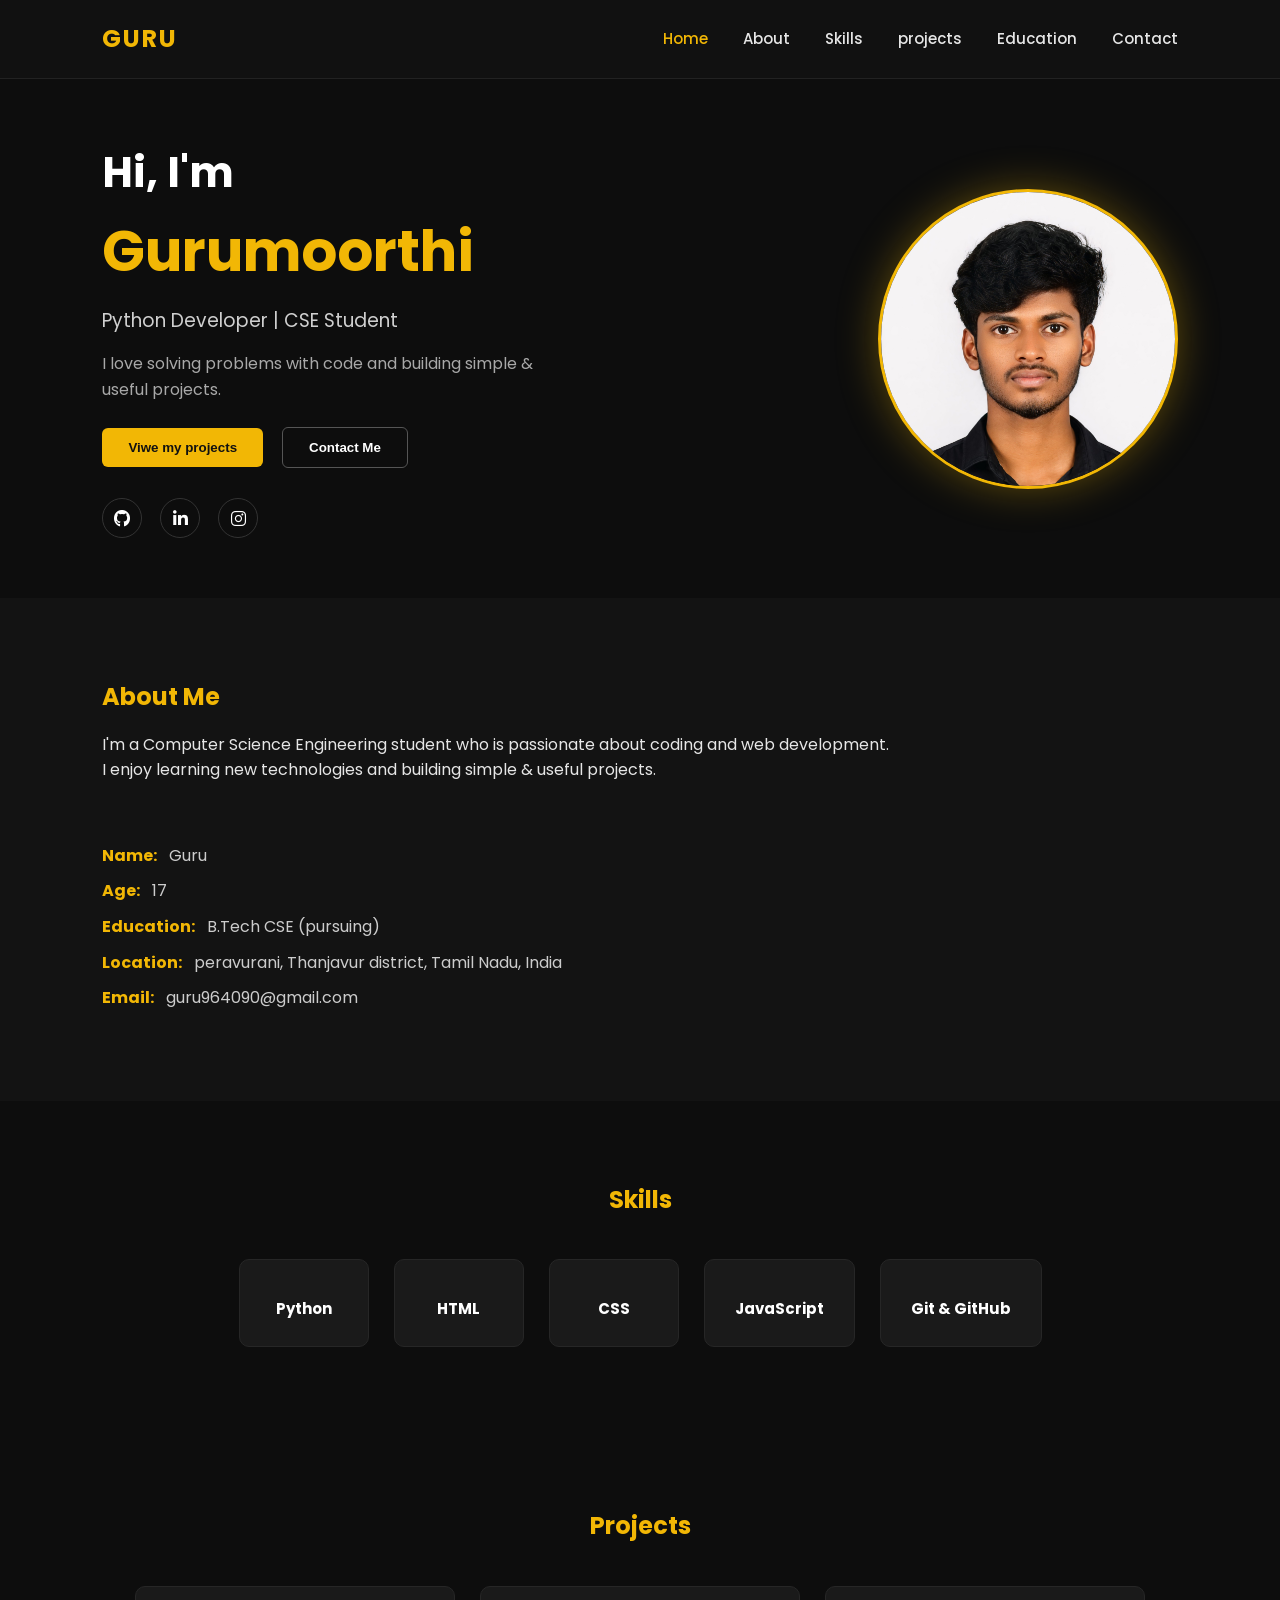
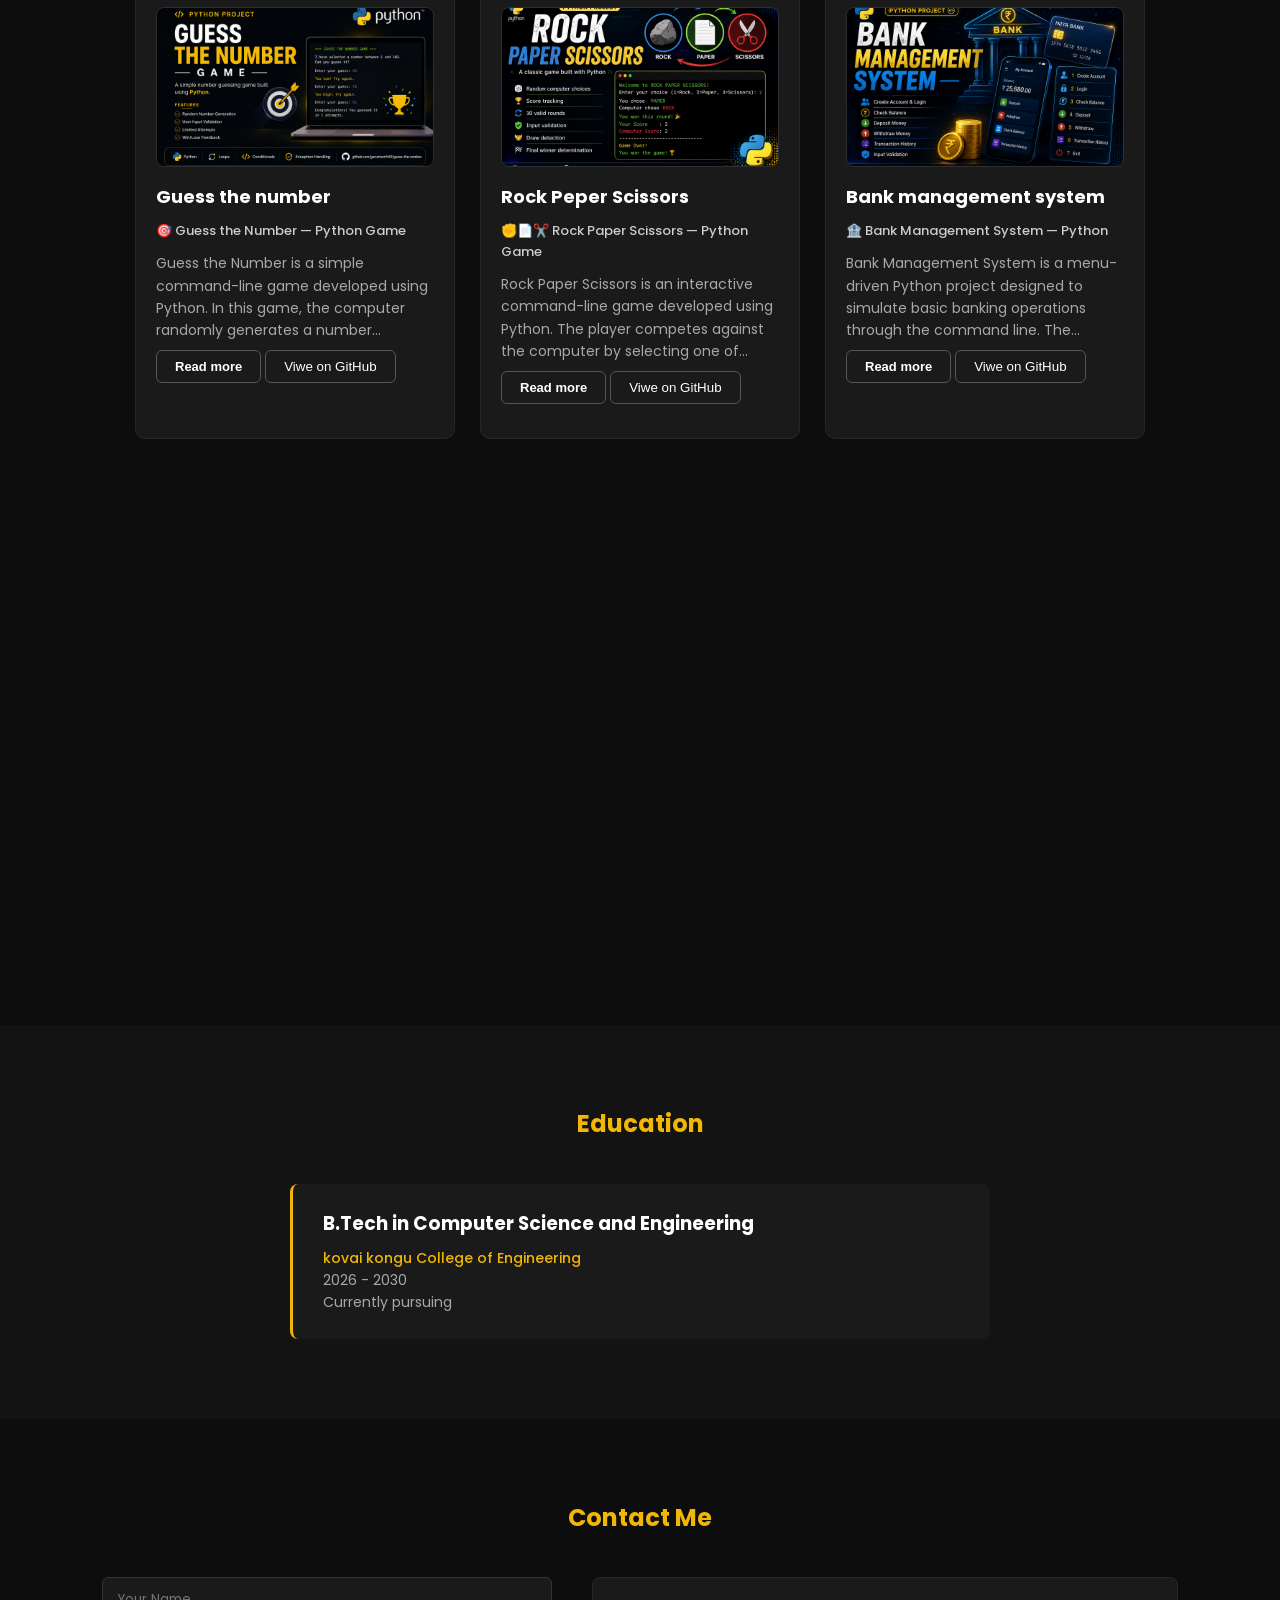
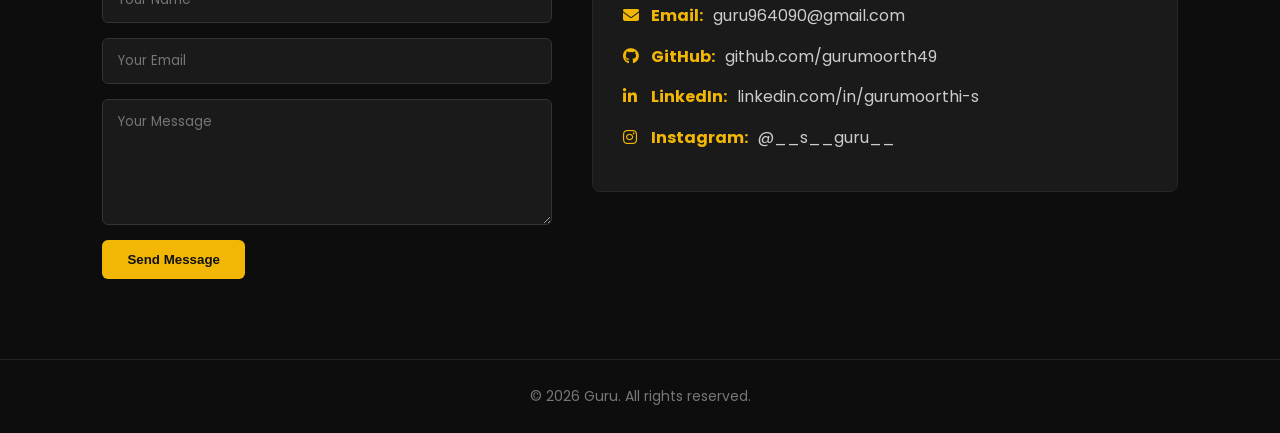
==== index.html @ ea082668 "Revise Student Management System project information Updated project details for Student Management " ====
<!DOCTYPE html>
<html>
  <head>
    <title> Guru | Portfolio </title>
    <meta charset="UTF-8">
    <meta name="viewport" content="width=device-width, initial-scale=1.0">
    <link rel="preconnect" href="https://fonts.googleapis.com">
    <link href="https://fonts.googleapis.com/css2?family=Poppins:wght@400;500;600;700&display=swap" rel="stylesheet">
    <link rel="stylesheet" href="https://cdnjs.cloudflare.com/ajax/libs/font-awesome/6.5.1/css/all.min.css">
    <link rel="stylesheet" href="style.css">
  </head>
  <body>
    <header>
    <h2>GURU</h2>
    
    <nav>
    <a href="#home">Home</a>
    <a href="#about">About</a>
    <a href="#skills">Skills</a>
    <a href="#projects">projects</a>
    <a href="#education">Education</a>
    <a href="#contact">Contact</a>
    </nav>
    
    </header>
    <section id="home">
      <div class="home-text">
        <h1>Hi, I'm <span>Gurumoorthi</span></h1>
        <h3> Python Developer | CSE Student </h3>
        <p>
          I love solving problems with code
      and building simple & useful projects.
        </p>
        <button> Viwe my projects </button>
        <button> Contact Me </button>
        <div class="social-links">
          <a href="https://github.com/gurumoorth49" target="_blank"><i class="fa-brands fa-github"></i></a>
          <a href="https://www.linkedin.com/in/gurumoorthi-s-60210442a" target="_blank"><i class="fa-brands fa-linkedin-in"></i></a>
          <a href="https://www.instagram.com/__s__guru__" target="_blank"><i class="fa-brands fa-instagram"></i></a>
        </div>
      </div>
      <!-- replace src below with your own photo file -->
      <img class="profile-img" src="your-photo.jpg" alt="Guru">
    </section>
    <section id="about">
      <div>
        <h2> About Me </h2>
        <p>
          I'm a Computer Science Engineering student
      who is passionate about coding and web development.
        </p>
        <p>
          I enjoy learning new technologies and building
      simple & useful projects.
        </p>
      </div>
      <div class="about-details">
        <p><strong>Name:</strong> Guru</p>
        <p><strong>Age:</strong> 17</p>
        <p><strong>Education:</strong> B.Tech CSE (pursuing)</p>
        <p><strong>Location:</strong> peravurani, Thanjavur district, Tamil Nadu, India</p>
        <p><strong>Email:</strong> guru964090@gmail.com</p>
      </div>
    </section>
    <section id="skills">
      <h2> Skills </h2>
      <div class="skills-grid">
        <div class="skill">
          <h3> Python </h3>
        </div>
        <div class="skill">
          <h3> HTML </h3>
        </div>
        <div class="skill">
          <h3> CSS </h3>
        </div>
        <div class="skill">
          <h3>JavaScript</h3>
        </div>
        <div class="skill">
         <h3> Git & GitHub </h3>
        </div>
      </div>
    </section>
    <section id="projects">
      <h2> Projects </h2>
      <div class="projects-grid">
        <div class="project reveal-left">
          <div class="project-thumb">
            <img src="guess-the-number.jpg" alt="Guess the number">
          </div>
          <h3> Guess the number </h3>
          <h5>🎯 Guess the Number — Python Game</h5>
          <div class="project-desc">
            <p class="desc-preview">Guess the Number is a simple command-line game developed using Python. In this game, the computer randomly generates a number between 1 and 100, and the player has a limited number of attempts to guess the correct number.</p>
            <div class="desc-full">
              <p>The program provides useful hints after every valid guess. If the entered number is lower than the generated number, it displays "Too Low", and if it is higher, it displays "Too High". The game also validates the user's input and handles invalid values using "try-except".</p>
              <p>The game ends when the player guesses the correct number or uses all available attempts. If the player cannot guess the number within the limit, the program displays the correct number.</p>
              <p class="desc-features-heading">Key Features:</p>
              <ul class="desc-list">
                <li>Random number generation using Python's "random" module</li>
                <li>Number range from 1 to 100</li>
                <li>Limited attempts</li>
                <li>Too High / Too Low hints</li>
                <li>Invalid input handling</li>
                <li>Win and loss conditions</li>
              </ul>
              <p class="desc-tech"><strong>Technologies:</strong> Python, Random Module, Loops, Conditional Statements, Exception Handling</p>
            </div>
          </div>
          <button class="read-more-btn" type="button">Read more</button>
          <button data-link="https://github.com/gurumoorth49/guess-the-number"> Viwe on GitHub </button>
        </div>
        <div class="project reveal-right">
          <div class="project-thumb">
            <img src="rock-paper-sis.jpg" alt="Rock Paper Scissors">
          </div>
          <h3> Rock Peper Scissors </h3>
          <h5>✊📄✂️ Rock Paper Scissors — Python Game</h5>
          <div class="project-desc">
            <p class="desc-preview">Rock Paper Scissors is an interactive command-line game developed using Python. The player competes against the computer by selecting one of three choices: Rock, Paper, or Scissors.</p>
            <div class="desc-full">
              <p>The computer generates its choice randomly using Python's "random" module. The program compares the player's choice with the computer's choice and determines whether the player wins, the computer wins, or the round is a draw.</p>
              <p>The game keeps track of both the player's score and the computer's score throughout the match. It allows up to 10 attempts and displays the final result after the game ends. Invalid choices are also handled to prevent incorrect input from affecting the game.</p>
              <p class="desc-features-heading">Key Features:</p>
              <ul class="desc-list">
                <li>Player vs Computer gameplay</li>
                <li>Random computer selection</li>
                <li>Rock, Paper, and Scissors choices</li>
                <li>Score tracking</li>
                <li>Draw, win, and loss conditions</li>
                <li>10-attempt game limit</li>
                <li>Invalid input handling</li>
                <li>Final winner declaration</li>
              </ul>
              <p class="desc-tech"><strong>Technologies:</strong> Python, Random Module, Loops, Conditional Statements, Exception Handling</p>
            </div>
          </div>
          <button class="read-more-btn" type="button">Read more</button>
          <button data-link="https://github.com/gurumoorth49/Rock-paper-scissors"> Viwe on GitHub </button>
        </div>
        <div class="project reveal-left">
         <div class="project-thumb">
           <img src="bank-managment-system.jpg" alt="Bank management system">
         </div>
         <h3> Bank management system </h3>
         <h5>🏦 Bank Management System — Python</h5>
         <div class="project-desc">
            <p class="desc-preview">Bank Management System is a menu-driven Python project designed to simulate basic banking operations through the command line. The program stores account information using a Python dictionary and provides multiple options for managing a bank account.</p>
            <div class="desc-full">
              <p>Users can create a new account by entering their name and a 4-digit password. The system automatically generates an account number and stores the account details, including the account holder's name, password, balance, and transaction history.</p>
              <p>After creating an account, users can log in using their account number and password. The system provides options to check the current balance, deposit money, withdraw money, and view transaction history. Deposit and withdrawal operations automatically update the account balance and record the transaction.</p>
              <p>The program also includes input validation using "try-except" to handle invalid account numbers, amounts, and menu choices. During withdrawal, the system checks whether the account has sufficient balance before completing the transaction.</p>
              <p class="desc-features-heading">Key Features:</p>
              <ul class="desc-list">
                <li>Create a new bank account</li>
                <li>Automatic account number generation</li>
                <li>4-digit password validation</li>
                <li>Account login system</li>
                <li>Check account balance</li>
                <li>Deposit money</li>
                <li>Withdraw money</li>
                <li>Insufficient balance checking</li>
                <li>Transaction history</li>
                <li>Invalid input handling</li>
                <li>Menu-driven interface</li>
                <li>Dictionary-based data storage</li>
              </ul>
              <p class="desc-tech"><strong>Technologies:</strong> Python, Dictionaries, Loops, Conditional Statements, Random Module, Exception Handling</p>
            </div>
         </div>
         <button class="read-more-btn" type="button">Read more</button>
         <button data-link="https://github.com/gurumoorth49/Bank-management-system"> Viwe on GitHub </button>
        </div>
        <div class="project reveal-right">
         <div class="project-thumb">
           <img src="student-management-system.jpg" alt="student management system">
         </div>
         <h3> Student Management System</h3>
         <h5>🎓 Student Management System — Python</h5>
         <div class="project-desc">
            <p class="desc-preview">Student Management System is a simple menu-driven application developed using Python. This project allows users to manage student records by adding, viewing, searching, updating, and deleting student details.</p>
         <div class="desc-full">
           <p>The program stores student information using a Python dictionary, with each student having a unique roll number, name, and mark. Users can also calculate the class average based on the marks of all available students.</p>
           <p>The program validates user input using try-except, preventing invalid values from causing the program to stop unexpectedly. It also validates marks within the range of 0 to 100.</p>
           <p class="desc-features-heading">Key Features:</p>
           <ul class="desc-list">
             <li>Add new student details</li>
             <li>Automatic roll number generation</li>
             <li>View all students</li>
             <li>Search student by roll number</li>
             <li>Update student marks</li>
             <li>Delete student records</li>
             <li>Calculate class average</li>
             <li>Mark validation from 0 to 100</li>
             <li>Invalid input handling using try-except</li>
             <li>Menu-driven interface</li>
          </ul>
          <p class="desc-tech"><strong>Technologies:</strong>Python, Dictionary, Loops, Conditional Statements, try-except, Input Validation</p>
        </div>
     </div>
     <button class="read-more-btn" type="button">Read more</button>
     <button data-link="https://github.com/gurumoorth49/your-repo-name"> Viwe on GitHub </button>
     </div>
      </div>
    </section>
    <section id="education">
      <h2>Education</h2>
      <div class="education">
        <h3>B.Tech in Computer Science and Engineering</h3>
        <p>kovai kongu College of Engineering</p>
        <p>2026 - 2030</p>
        <p>Currently pursuing</p>
      </div>
    </section>
    <section id="contact">
      <h2>Contact Me</h2>
      <div class="contact-wrapper">
        <form class="contact-form" id="contactForm" action="https://formspree.io/f/xeajnyoa" method="POST">
          <input type="text" name="name" placeholder="Your Name" required>
          <input type="email" name="email" placeholder="Your Email" required>
          <textarea rows="5" name="message" placeholder="Your Message" required></textarea>
          <button type="submit"> Send Message </button>
        </form>
        <div class="contact-info">
          <p><i class="fa-solid fa-envelope"></i> <strong>Email:</strong> guru964090@gmail.com</p>
          <p><i class="fa-brands fa-github"></i> <strong>GitHub:</strong> <a href="https://github.com/gurumoorth49" target="_blank">github.com/gurumoorth49</a></p>
          <p><i class="fa-brands fa-linkedin-in"></i> <strong>LinkedIn:</strong> <a href="https://www.linkedin.com/in/gurumoorthi-s-60210442a" target="_blank">linkedin.com/in/gurumoorthi-s</a></p>
          <p><i class="fa-brands fa-instagram"></i> <strong>Instagram:</strong> <a href="https://www.instagram.com/__s__guru__" target="_blank">@__s__guru__</a></p>
        </div>
      </div>
    </section>
    <footer>
      <p>&copy; 2026 Guru. All rights reserved.</p>
    </footer>
    <script src="script.js"></script>
  </body>
             </html>
---- style.css ----
/* ================= GLOBAL ================= */
* {
  margin: 0;
  padding: 0;
  box-sizing: border-box;
}

html {
  overflow-x: hidden;
  width: 100%;
}

body {
  background-color: #0d0d0d;
  color: #e6e6e6;
  font-family: 'Poppins', 'Segoe UI', sans-serif;
  line-height: 1.6;
  overflow-x: hidden;
  width: 100%;
}

section {
  padding: 80px 8%;
}

h1, h2, h3 {
  color: #fff;
}

a {
  text-decoration: none;
  color: inherit;
}

/* ================= HEADER ================= */
header {
  display: flex;
  justify-content: space-between;
  align-items: center;
  padding: 20px 8%;
  background-color: #111;
  position: sticky;
  top: 0;
  z-index: 100;
  border-bottom: 1px solid #222;
}

header h2 {
  color: #f2b705;
  letter-spacing: 2px;
}

nav {
  display: flex;
  gap: 35px;
}

nav a {
  color: #e6e6e6;
  font-size: 15px;
  font-weight: 500;
  transition: color 0.3s;
}

nav a:hover {
  color: #f2b705;
}

/* ================= HOME ================= */
#home {
  display: flex;
  align-items: center;
  justify-content: space-between;
  min-height: auto;
  padding-top: 60px;
  padding-bottom: 60px;
  flex-wrap: wrap;
  gap: 40px;
}

#home .home-text {
  max-width: 550px;
}

#home h1 {
  font-size: 42px;
  margin-bottom: 5px;
  word-wrap: break-word;
}

#home h1 span {
  color: #f2b705;
  display: block;
  font-size: clamp(32px, 10vw, 56px);
  font-weight: 700;
  word-wrap: break-word;
}

#home h3 {
  font-weight: 400;
  color: #cfcfcf;
  margin: 10px 0 15px;
}

#home p {
  color: #a8a8a8;
  margin-bottom: 25px;
  max-width: 450px;
}

#home button {
  padding: 12px 26px;
  margin-right: 15px;
  border-radius: 6px;
  border: none;
  font-weight: 600;
  cursor: pointer;
  transition: transform 0.2s, opacity 0.2s;
}

#home button:first-of-type {
  background-color: #f2b705;
  color: #111;
}

#home button:last-of-type {
  background-color: transparent;
  color: #fff;
  border: 1px solid #555;
}

#home button:hover {
  transform: translateY(-2px);
  opacity: 0.9;
}

.social-links {
  display: flex;
  gap: 18px;
  margin-top: 30px;
}

.social-links a {
  width: 40px;
  height: 40px;
  border: 1px solid #333;
  border-radius: 50%;
  display: flex;
  align-items: center;
  justify-content: center;
  font-size: 17px;
  color: #fff;
  transition: background 0.3s, border-color 0.3s, color 0.3s;
}

.social-links a:hover {
  background-color: #f2b705;
  border-color: #f2b705;
  color: #111;
}

/* profile image circle - add <img class="profile-img" src="your-photo.jpg"> inside #home if you want the photo */
.profile-img {
  width: 300px;
  height: 300px;
  border-radius: 50%;
  object-fit: cover;
  object-position: top center;
  border: 3px solid #f2b705;
  box-shadow: 0 0 40px rgba(242, 183, 5, 0.35);
}

/* ================= ABOUT ================= */
#about {
  background-color: #131313;
  display: flex;
  gap: 60px;
  flex-wrap: wrap;
}

#about h2 {
  margin-bottom: 15px;
  color: #f2b705;
}

#about > p {
  color: #a8a8a8;
  max-width: 420px;
}

.about-details {
  flex: 1;
  min-width: 260px;
}

.about-details p {
  margin-bottom: 10px;
  color: #ccc;
}

.about-details strong {
  color: #f2b705;
  margin-right: 8px;
}

/* ================= SKILLS ================= */
#skills h2 {
  text-align: center;
  color: #f2b705;
  margin-bottom: 40px;
}

#skills {
  display: flex;
  flex-direction: column;
  align-items: center;
}

.skills-grid {
  display: flex;
  gap: 25px;
  flex-wrap: wrap;
  justify-content: center;
  width: 100%;
}

.skill {
  background-color: #1a1a1a;
  border: 1px solid #262626;
  border-radius: 10px;
  padding: 25px 30px;
  text-align: center;
  min-width: 130px;
  transition: transform 0.25s, border-color 0.25s;
}

.skill:hover {
  transform: translateY(-6px);
  border-color: #f2b705;
}

.skill h3 {
  font-size: 15px;
  margin-top: 12px;
  color: #fff;
}

/* ================= PROJECTS ================= */
#projects h2 {
  text-align: center;
  color: #f2b705;
  margin-bottom: 40px;
}

.projects-grid {
  display: flex;
  gap: 25px;
  flex-wrap: wrap;
  justify-content: center;
}

.project {
  background-color: #1a1a1a;
  border: 1px solid #262626;
  border-radius: 10px;
  padding: 20px;
  width: 320px;
  transition: transform 0.25s, border-color 0.25s;
  overflow: hidden;
}

.project:hover {
  transform: translateY(-6px);
  border-color: #f2b705;
}

.project-thumb {
  width: 100%;
  height: 160px;
  border-radius: 8px;
  margin-bottom: 16px;
  overflow: hidden;
  border: 1px solid #2e2e2e;
}

.project-thumb img {
  width: 100%;
  height: 100%;
  object-fit: cover;
  display: block;
}

.project h3 {
  margin-bottom: 10px;
  font-size: 18px;
}

.project h5 {
  color: #ccc;
  font-size: 13px;
  font-weight: 500;
  margin-bottom: 10px;
}

.project-desc {
  margin-bottom: 4px;
}

.desc-preview {
  color: #a8a8a8;
  font-size: 14px;
  margin-bottom: 8px;
  display: -webkit-box;
  -webkit-box-orient: vertical;
  -webkit-line-clamp: 4;
  overflow: hidden;
}

.desc-preview.expanded {
  -webkit-line-clamp: unset;
  overflow: visible;
}

.desc-full {
  display: none;
}

.desc-full.show {
  display: block;
}

.desc-full p {
  color: #a8a8a8;
  font-size: 14px;
  margin-bottom: 10px;
}

.desc-features-heading {
  color: #f2b705 !important;
  font-weight: 600;
  margin-bottom: 6px !important;
}

.desc-list {
  color: #a8a8a8;
  margin-bottom: 10px;
  font-size: 14px;
  padding-left: 18px;
  list-style: disc;
}

.desc-list li {
  margin-bottom: 6px;
  line-height: 1.5;
}

.desc-tech {
  font-size: 13px;
}

.read-more-btn {
  background: none;
  border: none;
  color: #f2b705;
  font-size: 13px;
  font-weight: 600;
  cursor: pointer;
  padding: 0;
  margin-bottom: 14px;
  display: inline-block;
}

.read-more-btn:hover {
  text-decoration: underline;
}

.project button {
  background: transparent;
  border: 1px solid #555;
  color: #fff;
  padding: 8px 18px;
  border-radius: 6px;
  cursor: pointer;
  transition: background 0.3s, border-color 0.3s;
}

.project button:hover {
  background-color: #f2b705;
  border-color: #f2b705;
  color: #111;
}

/* ================= EDUCATION ================= */
#education {
  background-color: #131313;
}

#education h2 {
  text-align: center;
  color: #f2b705;
  margin-bottom: 40px;
}

.education {
  background-color: #1a1a1a;
  border-left: 3px solid #f2b705;
  border-radius: 8px;
  padding: 25px 30px;
  max-width: 700px;
  margin: 0 auto;
  position: relative;
}

.education h3 {
  margin-bottom: 8px;
}

.education p {
  color: #a8a8a8;
  font-size: 14px;
}

.education p:nth-of-type(1) {
  color: #f2b705;
  font-weight: 500;
}

/* ================= CONTACT ================= */
#contact h2 {
  text-align: center;
  color: #f2b705;
  margin-bottom: 40px;
}

.contact-wrapper {
  display: flex;
  gap: 40px;
  flex-wrap: wrap;
  justify-content: center;
}

.contact-form {
  flex: 1;
  min-width: 280px;
  max-width: 450px;
  display: flex;
  flex-direction: column;
  gap: 15px;
}

.contact-form input,
.contact-form textarea {
  background-color: #1a1a1a;
  border: 1px solid #333;
  border-radius: 6px;
  padding: 12px 15px;
  color: #fff;
  font-family: inherit;
  outline: none;
}

.contact-form input:focus,
.contact-form textarea:focus {
  border-color: #f2b705;
}

.contact-form button {
  background-color: #f2b705;
  color: #111;
  border: none;
  padding: 12px;
  border-radius: 6px;
  font-weight: 600;
  cursor: pointer;
  width: fit-content;
  padding-left: 25px;
  padding-right: 25px;
}

.contact-info {
  flex: 1;
  min-width: 260px;
  background-color: #1a1a1a;
  border: 1px solid #262626;
  border-radius: 8px;
  padding: 25px 30px;
  height: fit-content;
}

.contact-info p {
  margin-bottom: 15px;
  color: #ccc;
}

.contact-info p i {
  color: #f2b705;
  width: 20px;
  margin-right: 4px;
}

.contact-info p a {
  color: #ccc;
  transition: color 0.3s;
}

.contact-info p a:hover {
  color: #f2b705;
}

.contact-info strong {
  color: #f2b705;
  margin-right: 6px;
}

/* ================= FOOTER ================= */
footer {
  text-align: center;
  padding: 25px;
  background-color: #0d0d0d;
  color: #777;
  font-size: 14px;
  border-top: 1px solid #222;
}

/* ================= JS-DRIVEN STATES ================= */
nav a.active-link {
  color: #f2b705;
}

header.scrolled {
  background-color: #0a0a0a;
  box-shadow: 0 2px 10px rgba(0, 0, 0, 0.4);
}

#scrollTopBtn {
  display: none;
  position: fixed;
  bottom: 25px;
  right: 25px;
  width: 45px;
  height: 45px;
  border-radius: 50%;
  border: none;
  background-color: #f2b705;
  color: #111;
  font-size: 20px;
  align-items: center;
  justify-content: center;
  cursor: pointer;
  z-index: 200;
  box-shadow: 0 4px 12px rgba(0, 0, 0, 0.4);
}

/* ================= SCROLL REVEAL ANIMATIONS ================= */
.reveal-left,
.reveal-right {
  transition: transform 0.7s ease, opacity 0.7s ease;
}

/* Hidden state is only applied by JS (reveal-init class) so content
   always shows if JavaScript fails to load */
.reveal-init.reveal-left {
  opacity: 0;
  transform: translateX(-80px);
}

.reveal-init.reveal-right {
  opacity: 0;
  transform: translateX(80px);
}

.reveal-init.active {
  opacity: 1 !important;
  transform: translateX(0) !important;
}

/* ================= RESPONSIVE ================= */
@media (max-width: 768px) {
  header {
    flex-direction: column;
    gap: 15px;
  }
  nav {
    flex-wrap: wrap;
    justify-content: center;
    gap: 15px;
  }
  #home {
    flex-direction: column;
    text-align: center;
  }
  #home p {
    margin-left: auto;
    margin-right: auto;
  }
  #about {
    flex-direction: column;
  }
  }
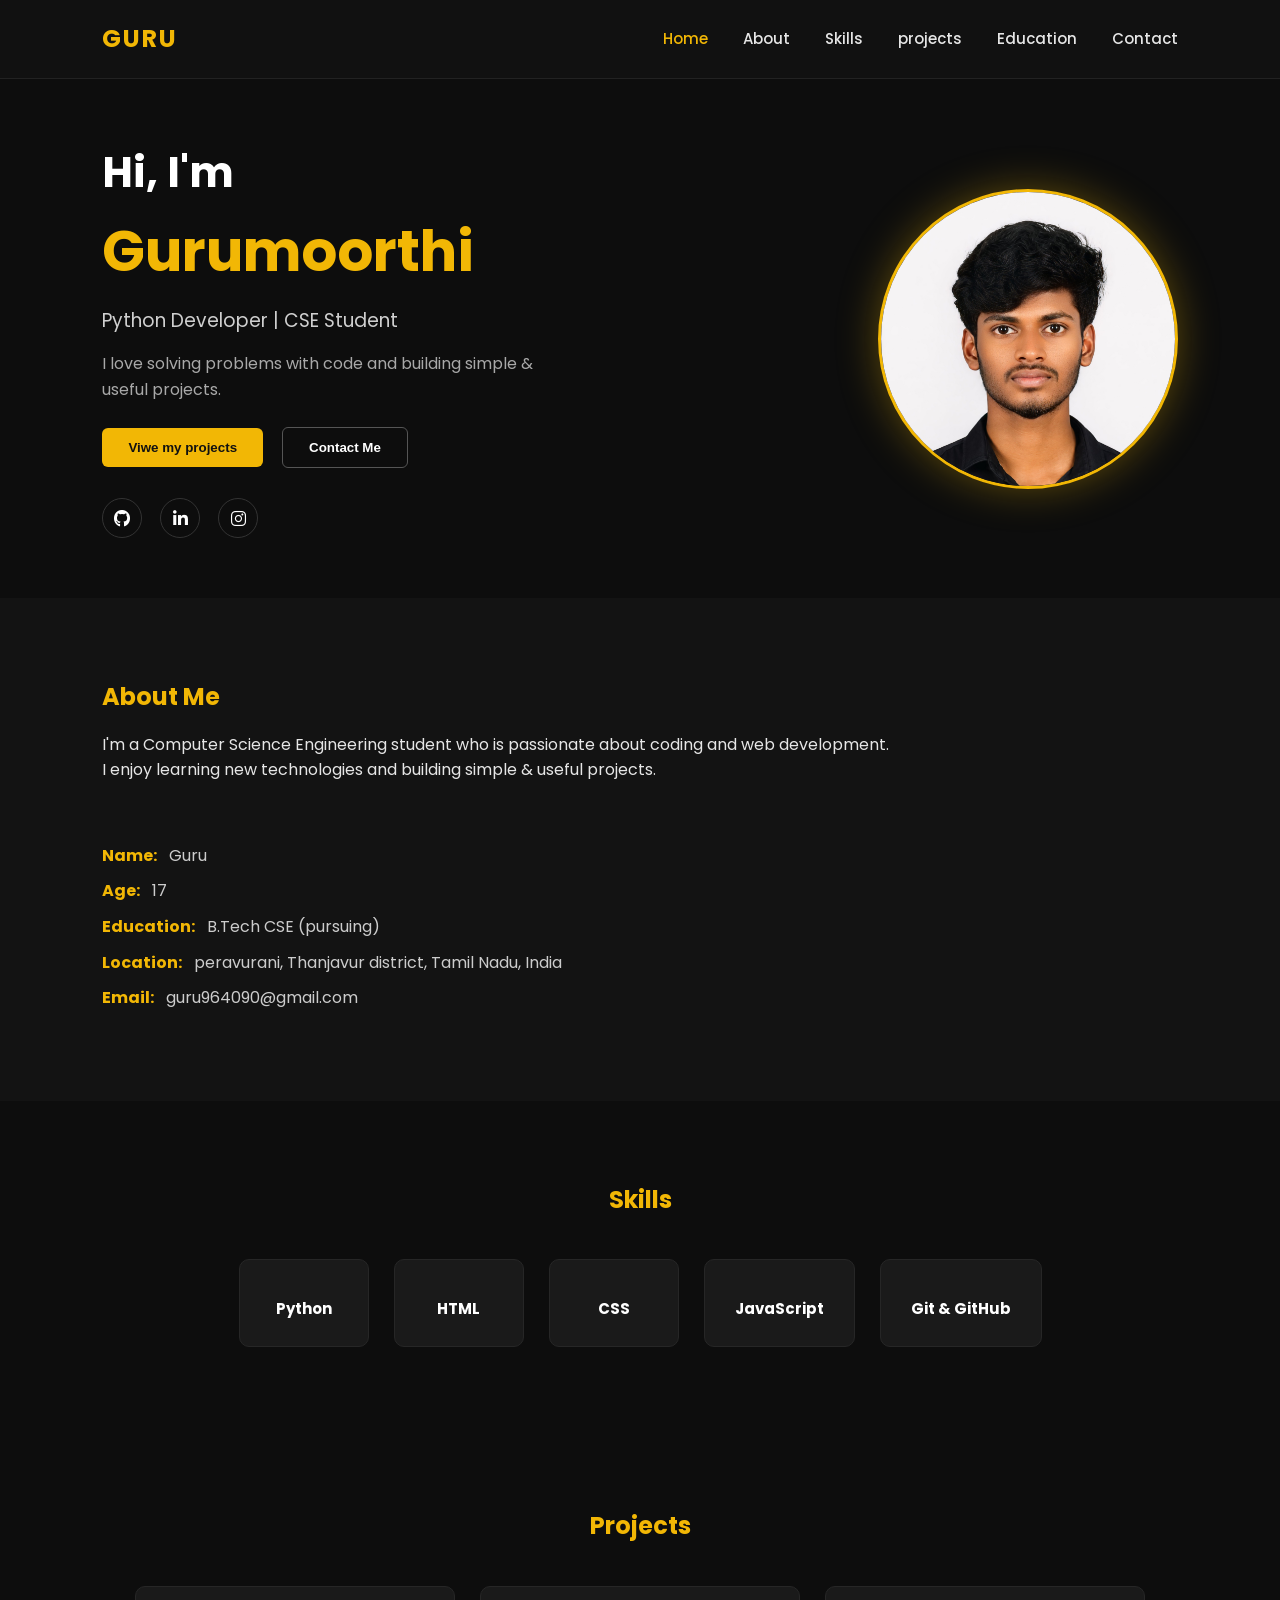
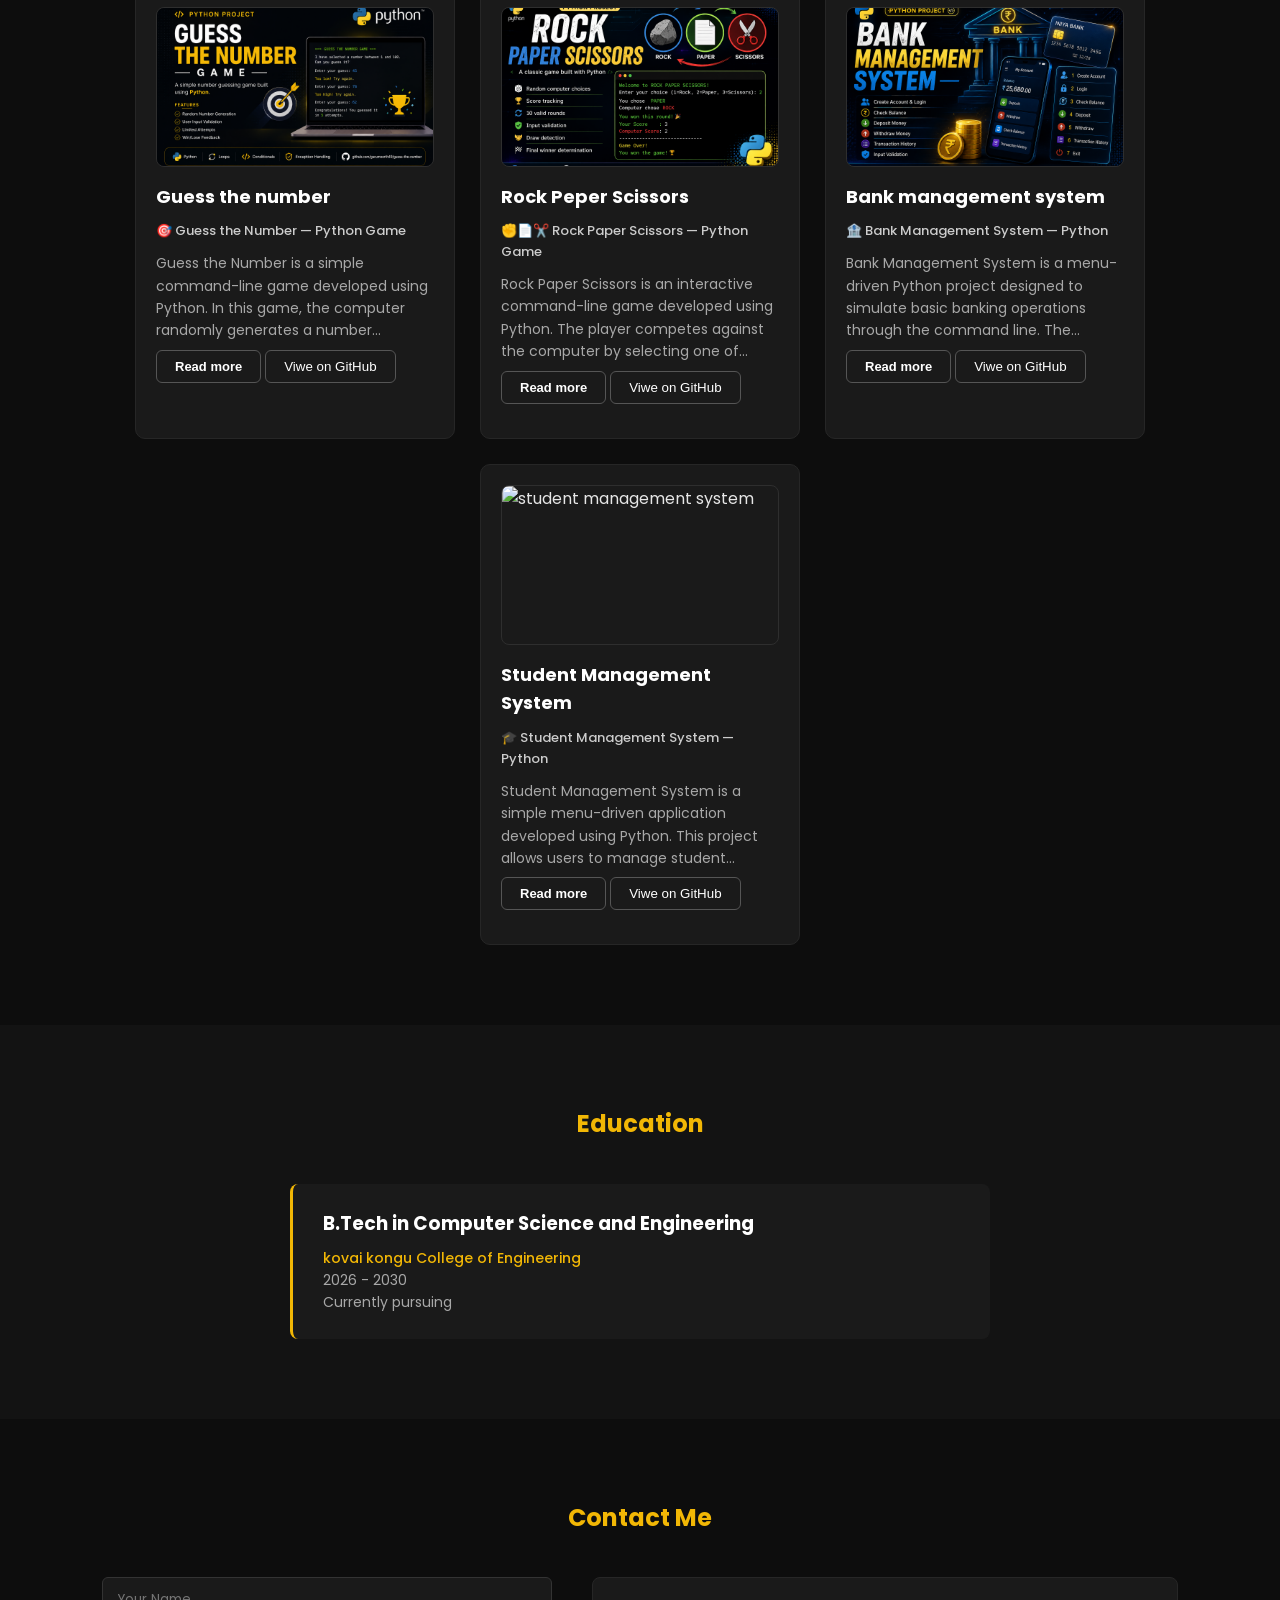
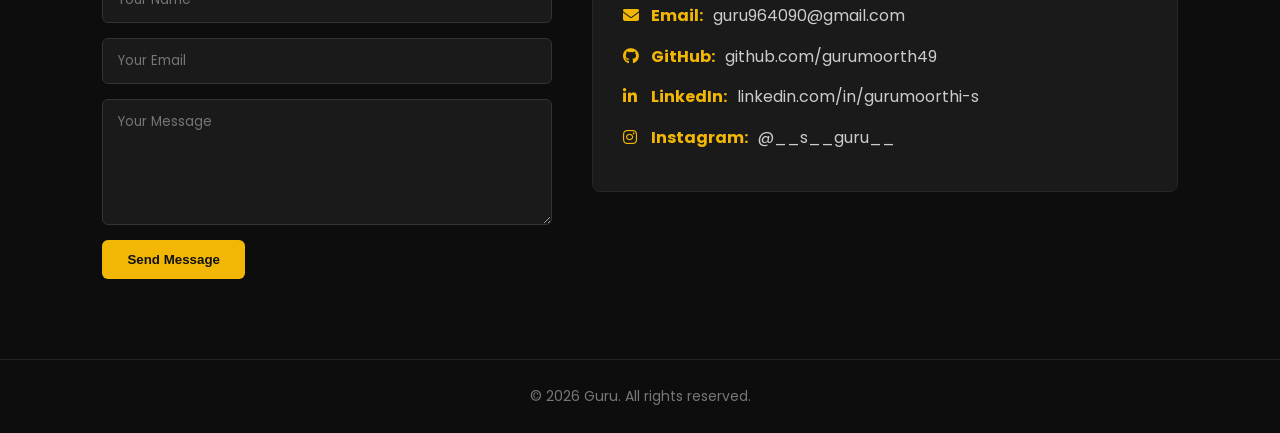
==== commit 49599b04: "Revise project details and update GitHub link Updated project description and features in index.html" ====
--- a/index.html
+++ b/index.html
@@ -180,28 +180,28 @@
          <h5>🎓 Student Management System — Python</h5>
          <div class="project-desc">
             <p class="desc-preview">Student Management System is a simple menu-driven application developed using Python. This project allows users to manage student records by adding, viewing, searching, updating, and deleting student details.</p>
-         <div class="desc-full">
-           <p>The program stores student information using a Python dictionary, with each student having a unique roll number, name, and mark. Users can also calculate the class average based on the marks of all available students.</p>
-           <p>The program validates user input using try-except, preventing invalid values from causing the program to stop unexpectedly. It also validates marks within the range of 0 to 100.</p>
-           <p class="desc-features-heading">Key Features:</p>
-           <ul class="desc-list">
-             <li>Add new student details</li>
-             <li>Automatic roll number generation</li>
-             <li>View all students</li>
-             <li>Search student by roll number</li>
-             <li>Update student marks</li>
-             <li>Delete student records</li>
-             <li>Calculate class average</li>
-             <li>Mark validation from 0 to 100</li>
-             <li>Invalid input handling using try-except</li>
-             <li>Menu-driven interface</li>
-          </ul>
-          <p class="desc-tech"><strong>Technologies:</strong>Python, Dictionary, Loops, Conditional Statements, try-except, Input Validation</p>
-        </div>
-     </div>
-     <button class="read-more-btn" type="button">Read more</button>
-     <button data-link="https://github.com/gurumoorth49/your-repo-name"> Viwe on GitHub </button>
-     </div>
+            <div class="desc-full">
+              <p>The program stores student information using a Python dictionary, with each student having a unique roll number, name, and mark. Users can also calculate the class average based on the marks of all available students.</p>
+              <p>The program validates user input using try-except, preventing invalid values from causing the program to stop unexpectedly. It also validates marks within the range of 0 to 100.</p>
+              <p class="desc-features-heading">Key Features:</p>
+              <ul class="desc-list">
+                <li>Add new student details</li>
+                <li>Automatic roll number generation</li>
+                <li>View all students</li>
+                <li>Search student by roll number</li>
+                <li>Update student marks</li>
+                <li>Delete student records</li>
+                <li>Calculate class average</li>
+                <li>Mark validation from 0 to 100</li>
+                <li>Invalid input handling using try-except</li>
+                <li>Menu-driven interface</li>
+             </ul>
+             <p class="desc-tech"><strong>Technologies:</strong>Python, Dictionary, Loops, Conditional Statements, try-except, Input Validation</p>
+           </div>
+        </div>
+        <button class="read-more-btn" type="button">Read more</button>
+        <button data-link="https://github.com/gurumoorth49/Student-Management-System"> Viwe on GitHub </button>
+        </div>
       </div>
     </section>
     <section id="education">
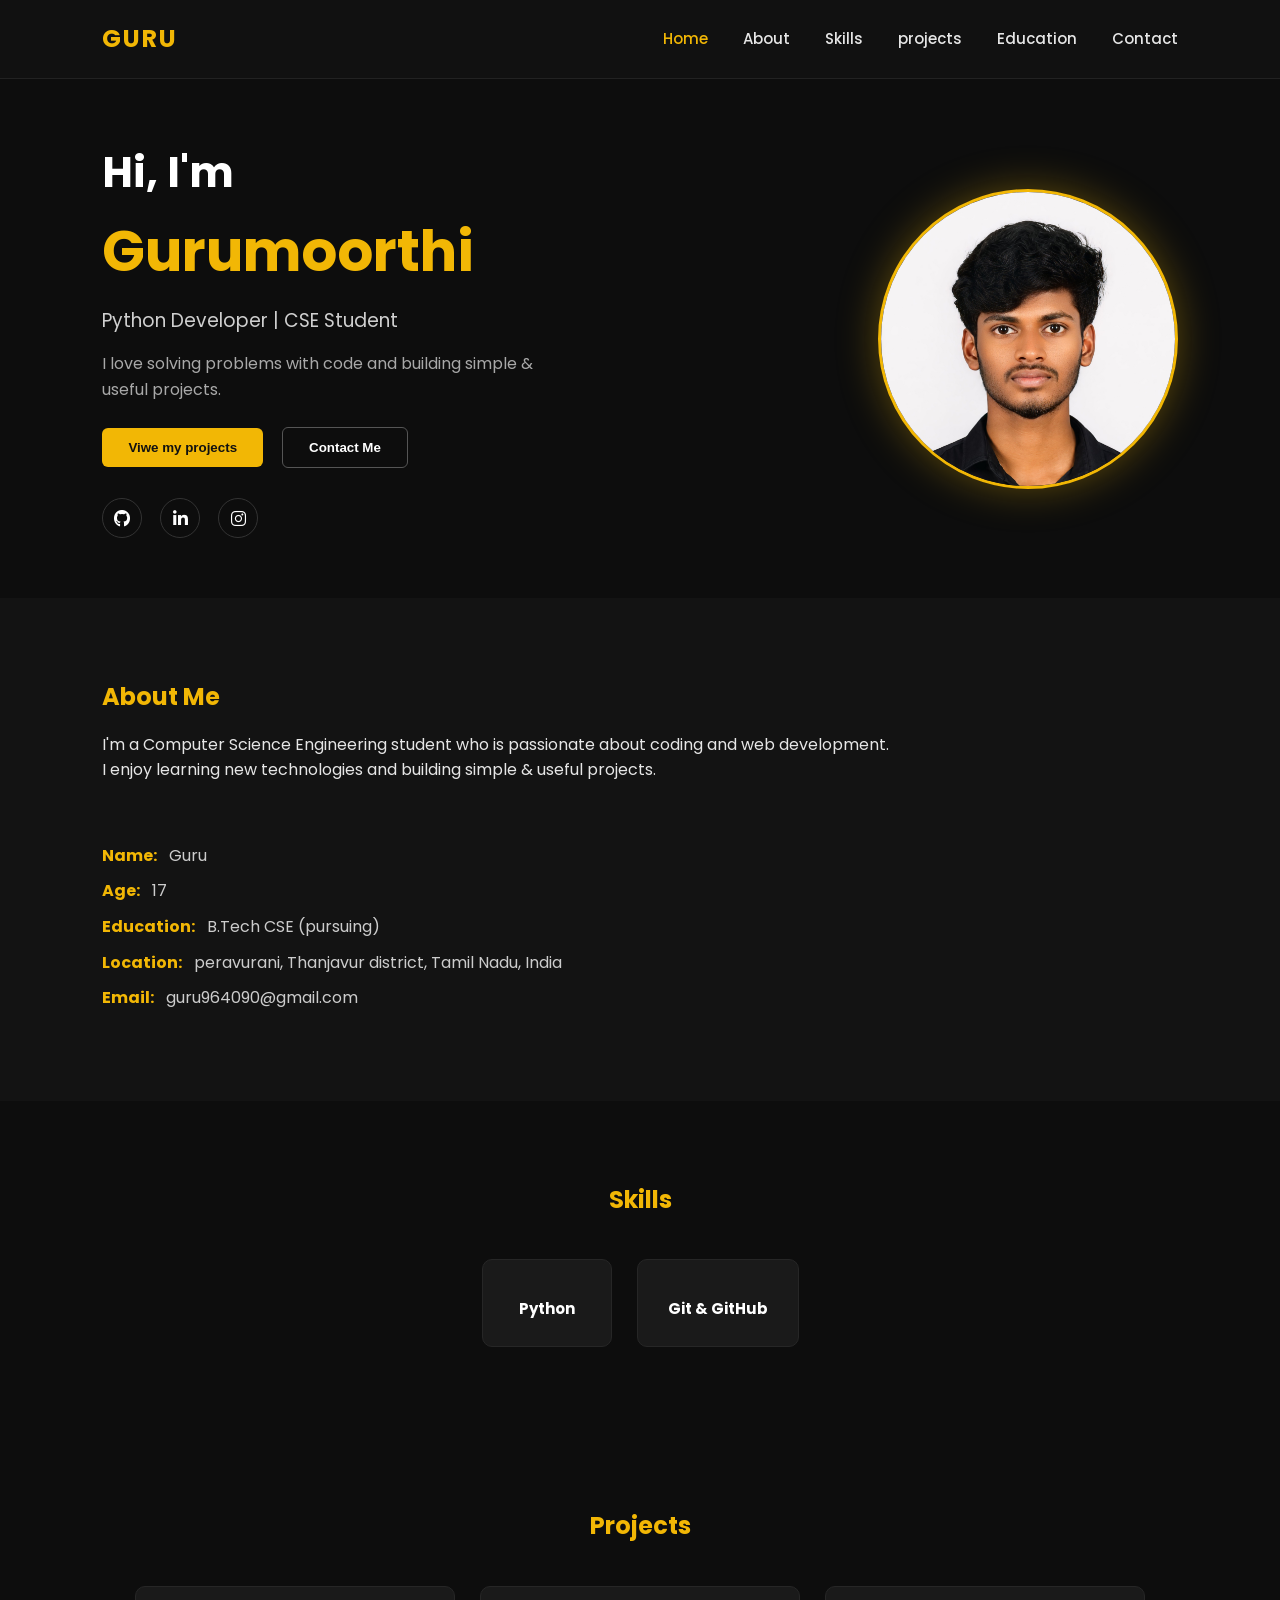
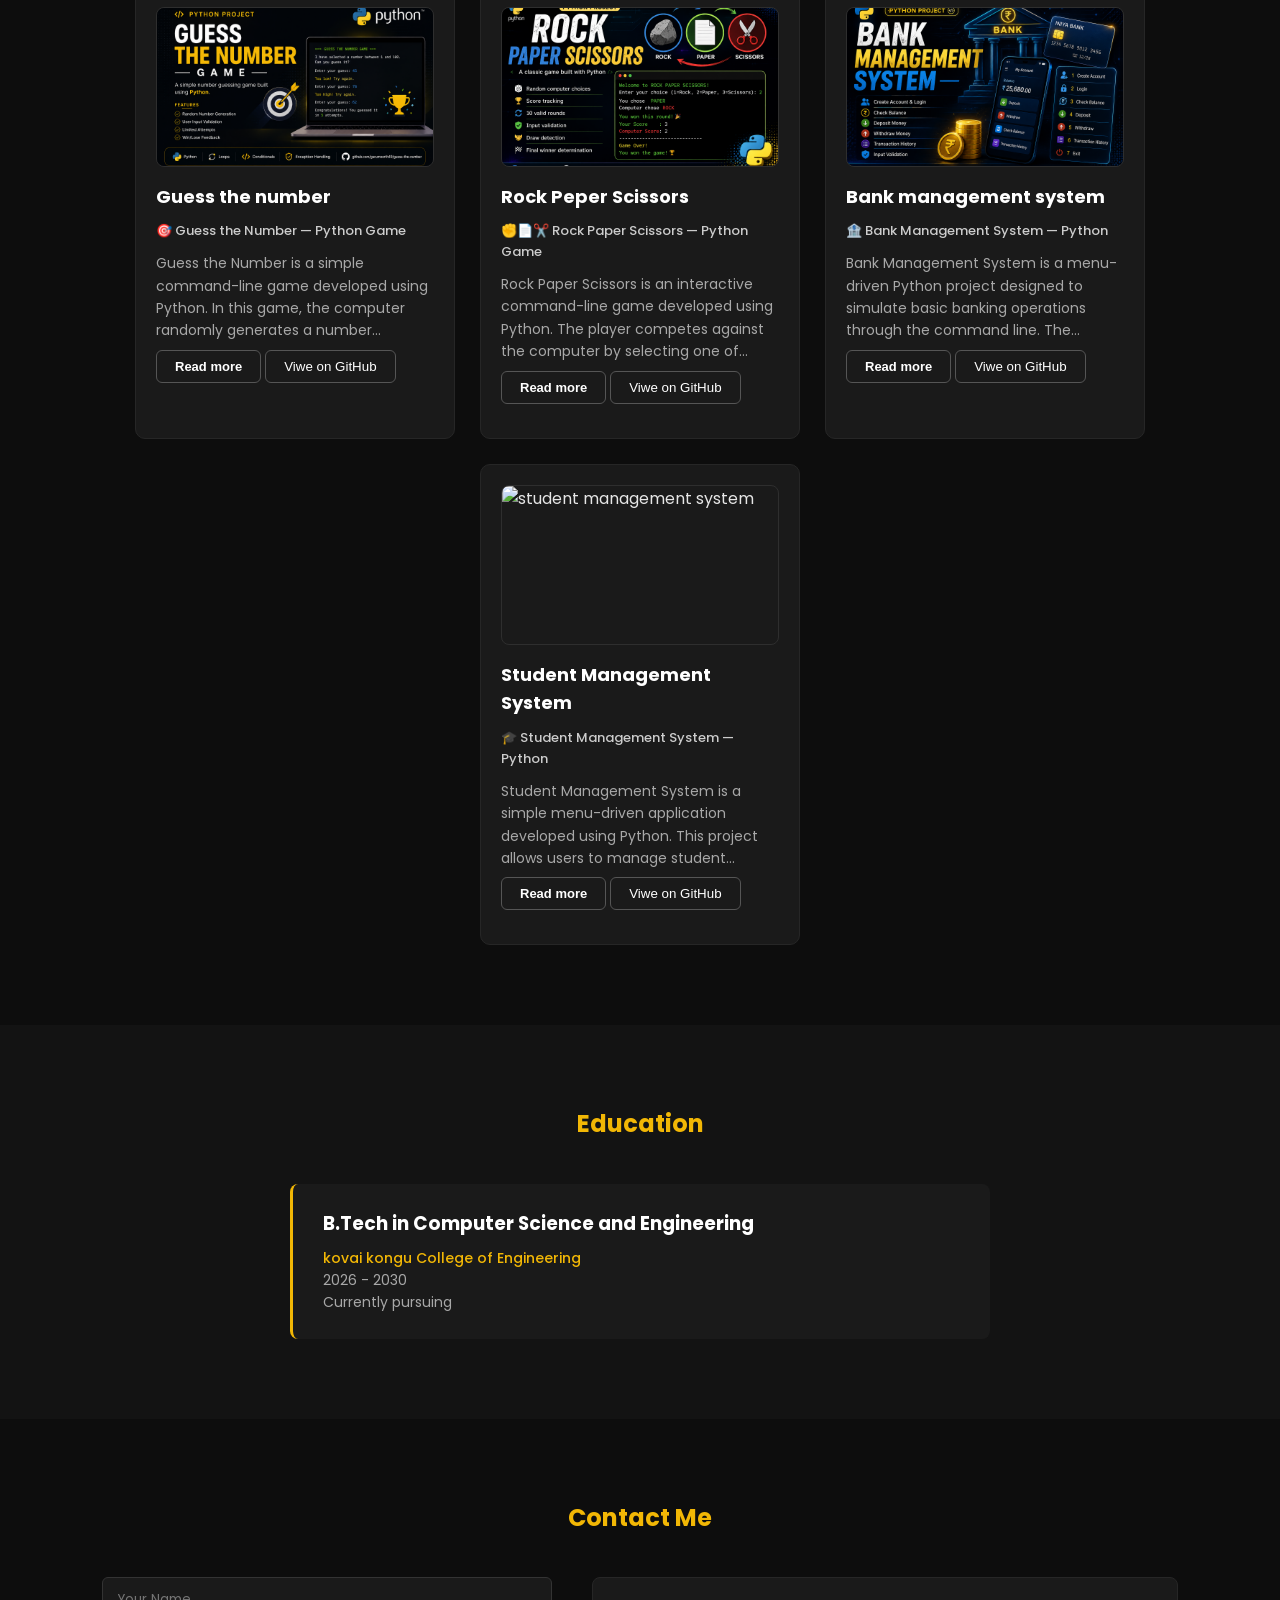
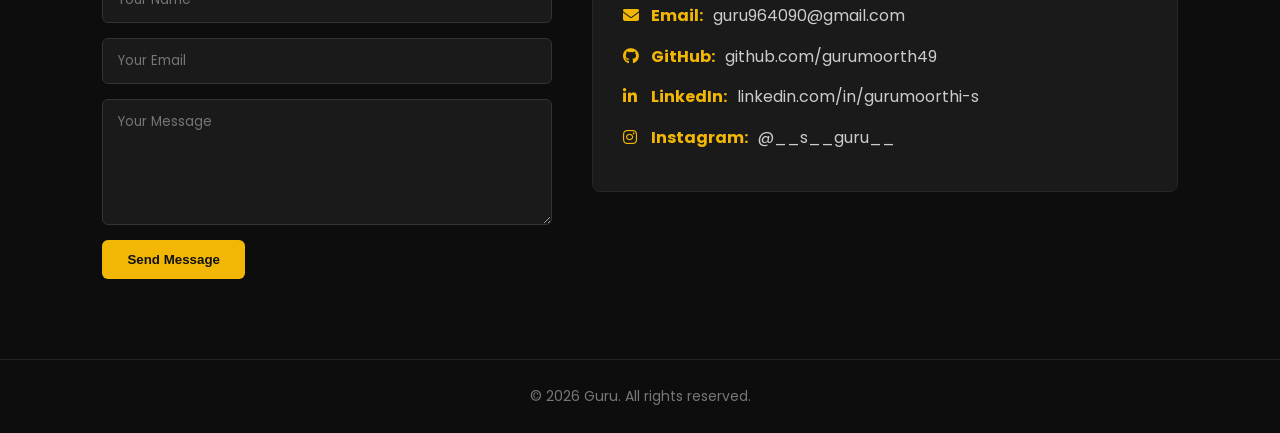
==== commit e192237e: "Remove skills for HTML, CSS, and JavaScript Removed HTML, CSS, and JavaScript skill sections from th" ====
--- a/index.html
+++ b/index.html
@@ -69,15 +69,6 @@
           <h3> Python </h3>
         </div>
         <div class="skill">
-          <h3> HTML </h3>
-        </div>
-        <div class="skill">
-          <h3> CSS </h3>
-        </div>
-        <div class="skill">
-          <h3>JavaScript</h3>
-        </div>
-        <div class="skill">
          <h3> Git & GitHub </h3>
         </div>
       </div>
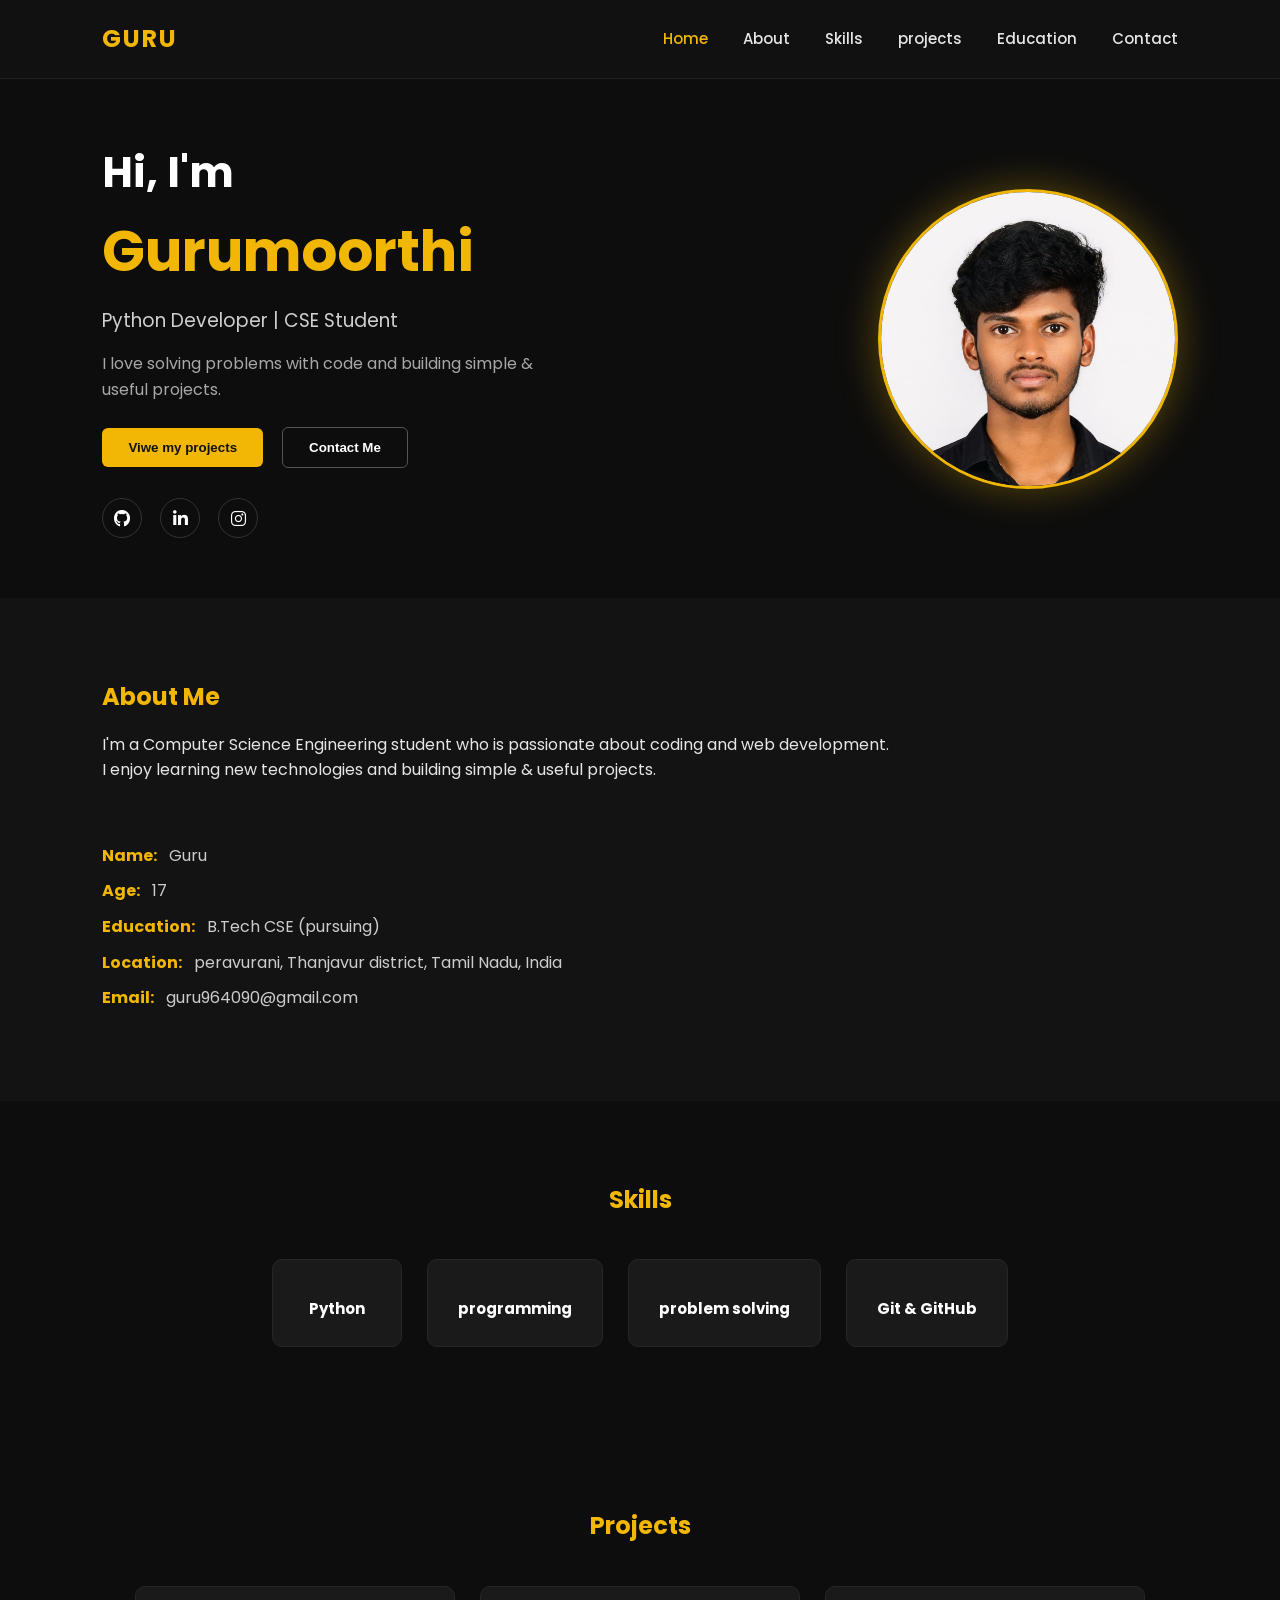
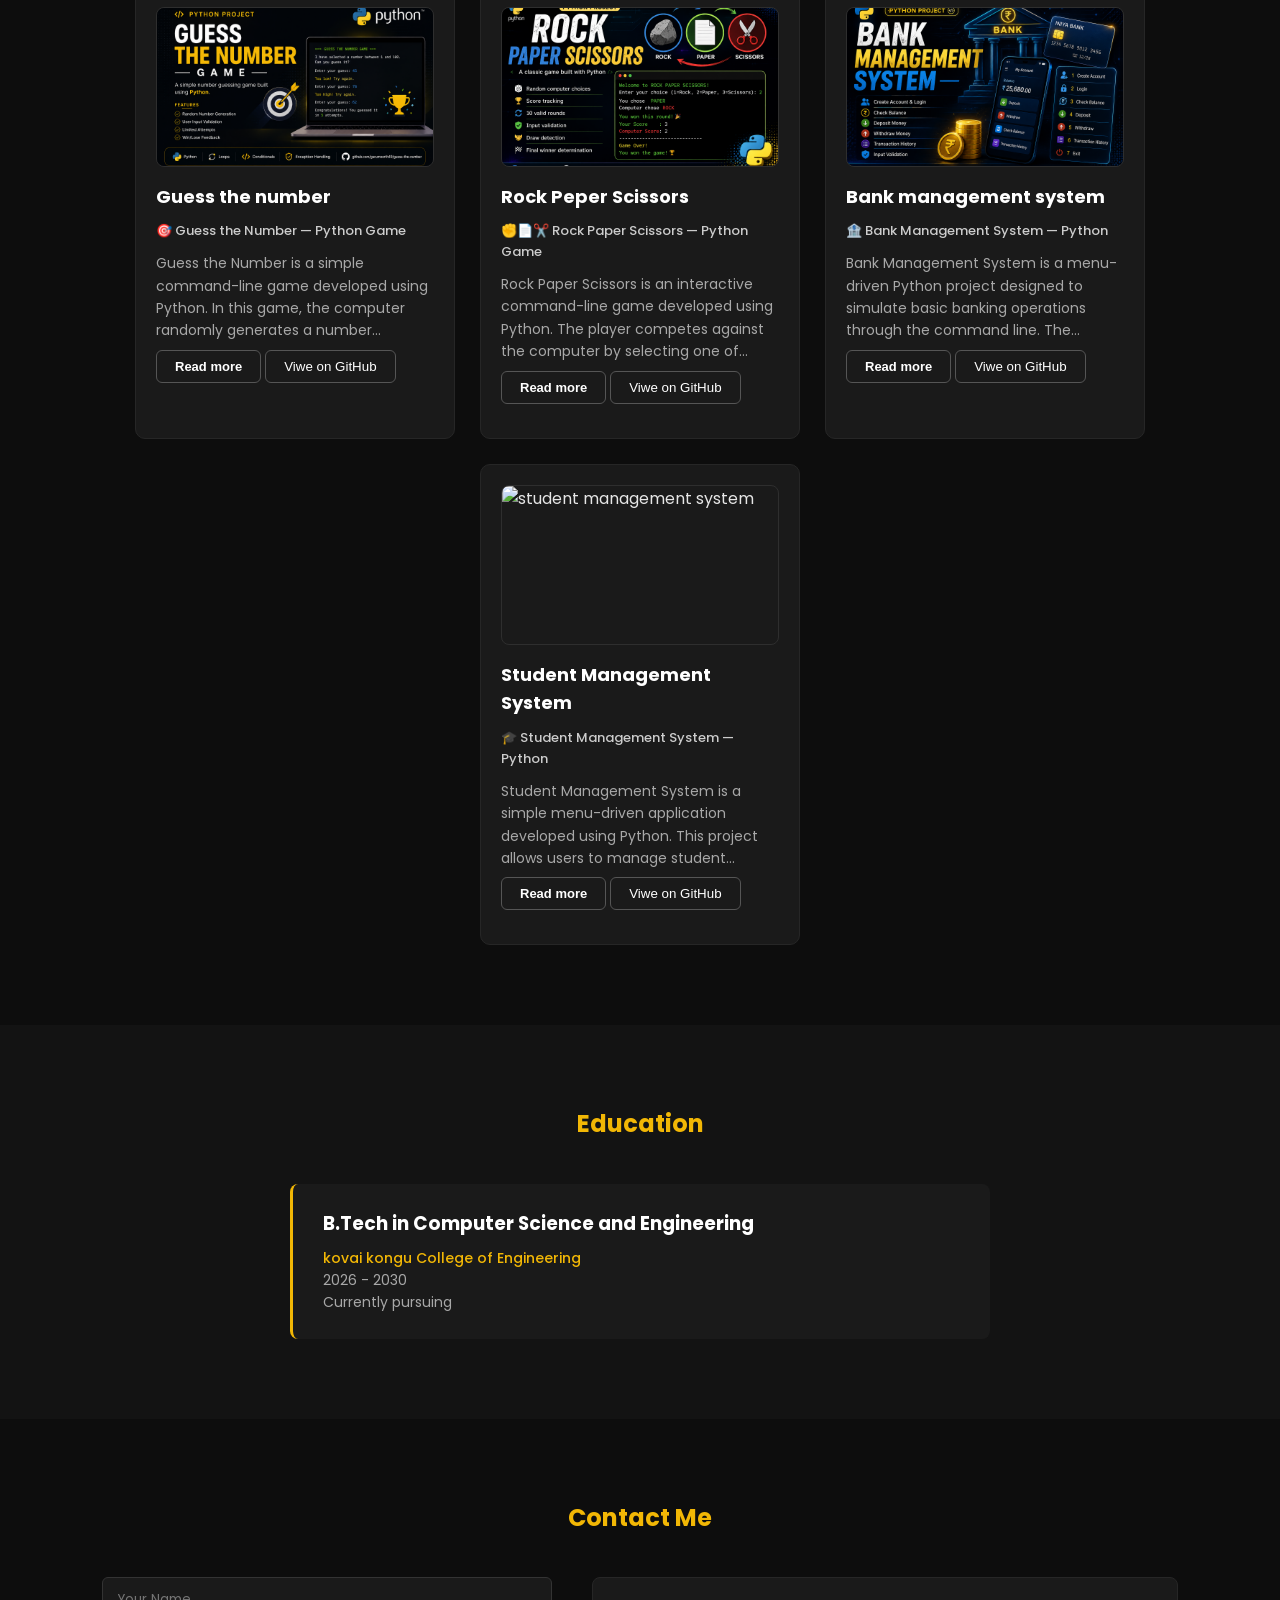
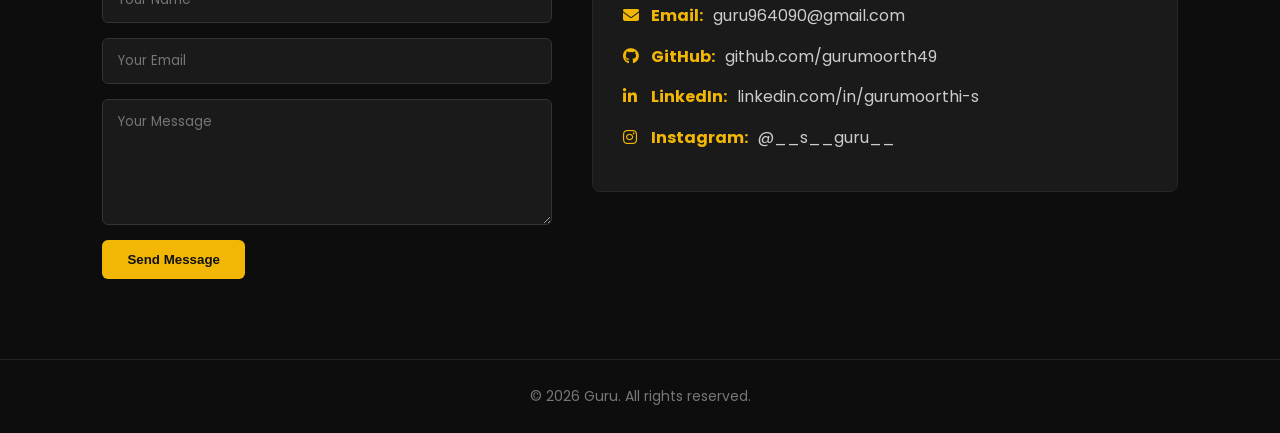
==== commit 5668d17e: "Add new skills: programming and problem solving" ====
--- a/index.html
+++ b/index.html
@@ -69,6 +69,12 @@
           <h3> Python </h3>
         </div>
         <div class="skill">
+          <h3> programming </h3>
+        </div>
+        <div class="skill">
+          <h3> problem solving </h3>
+        </div>
+        <div class="skill">
          <h3> Git & GitHub </h3>
         </div>
       </div>
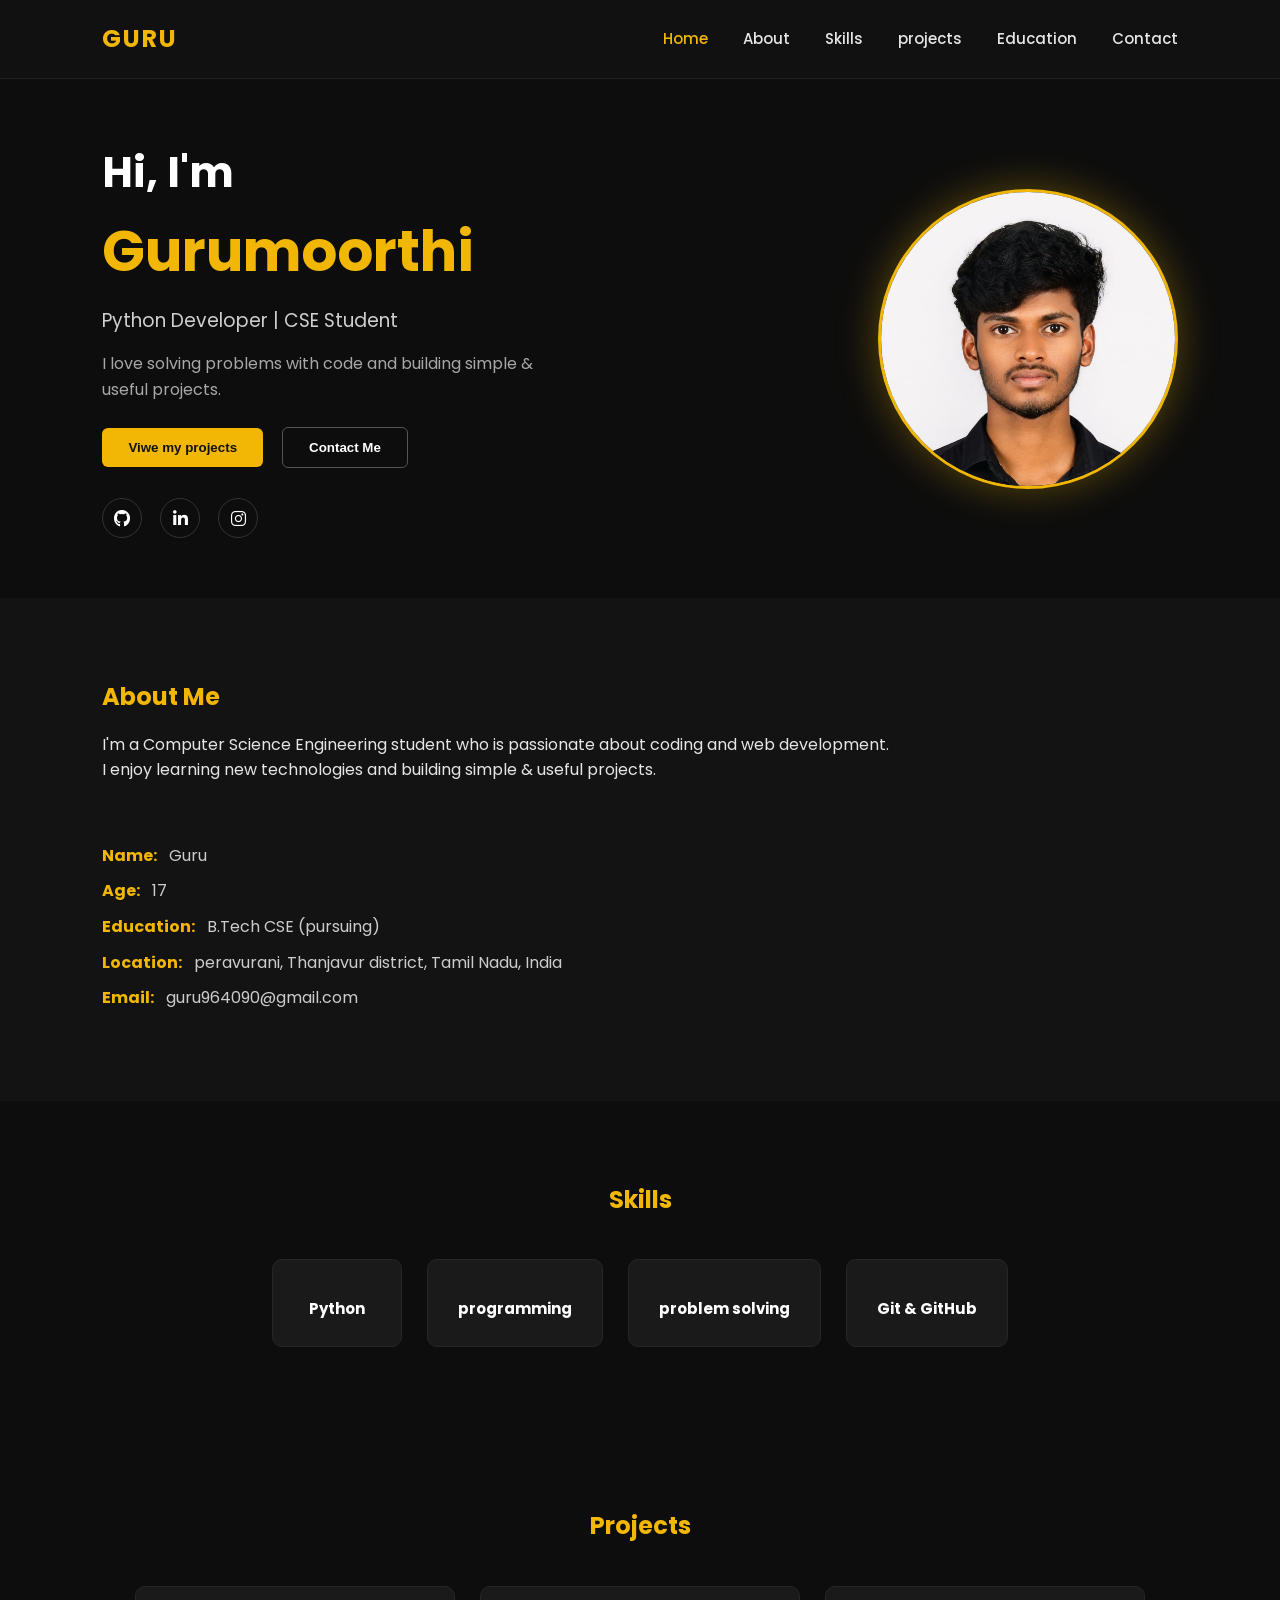
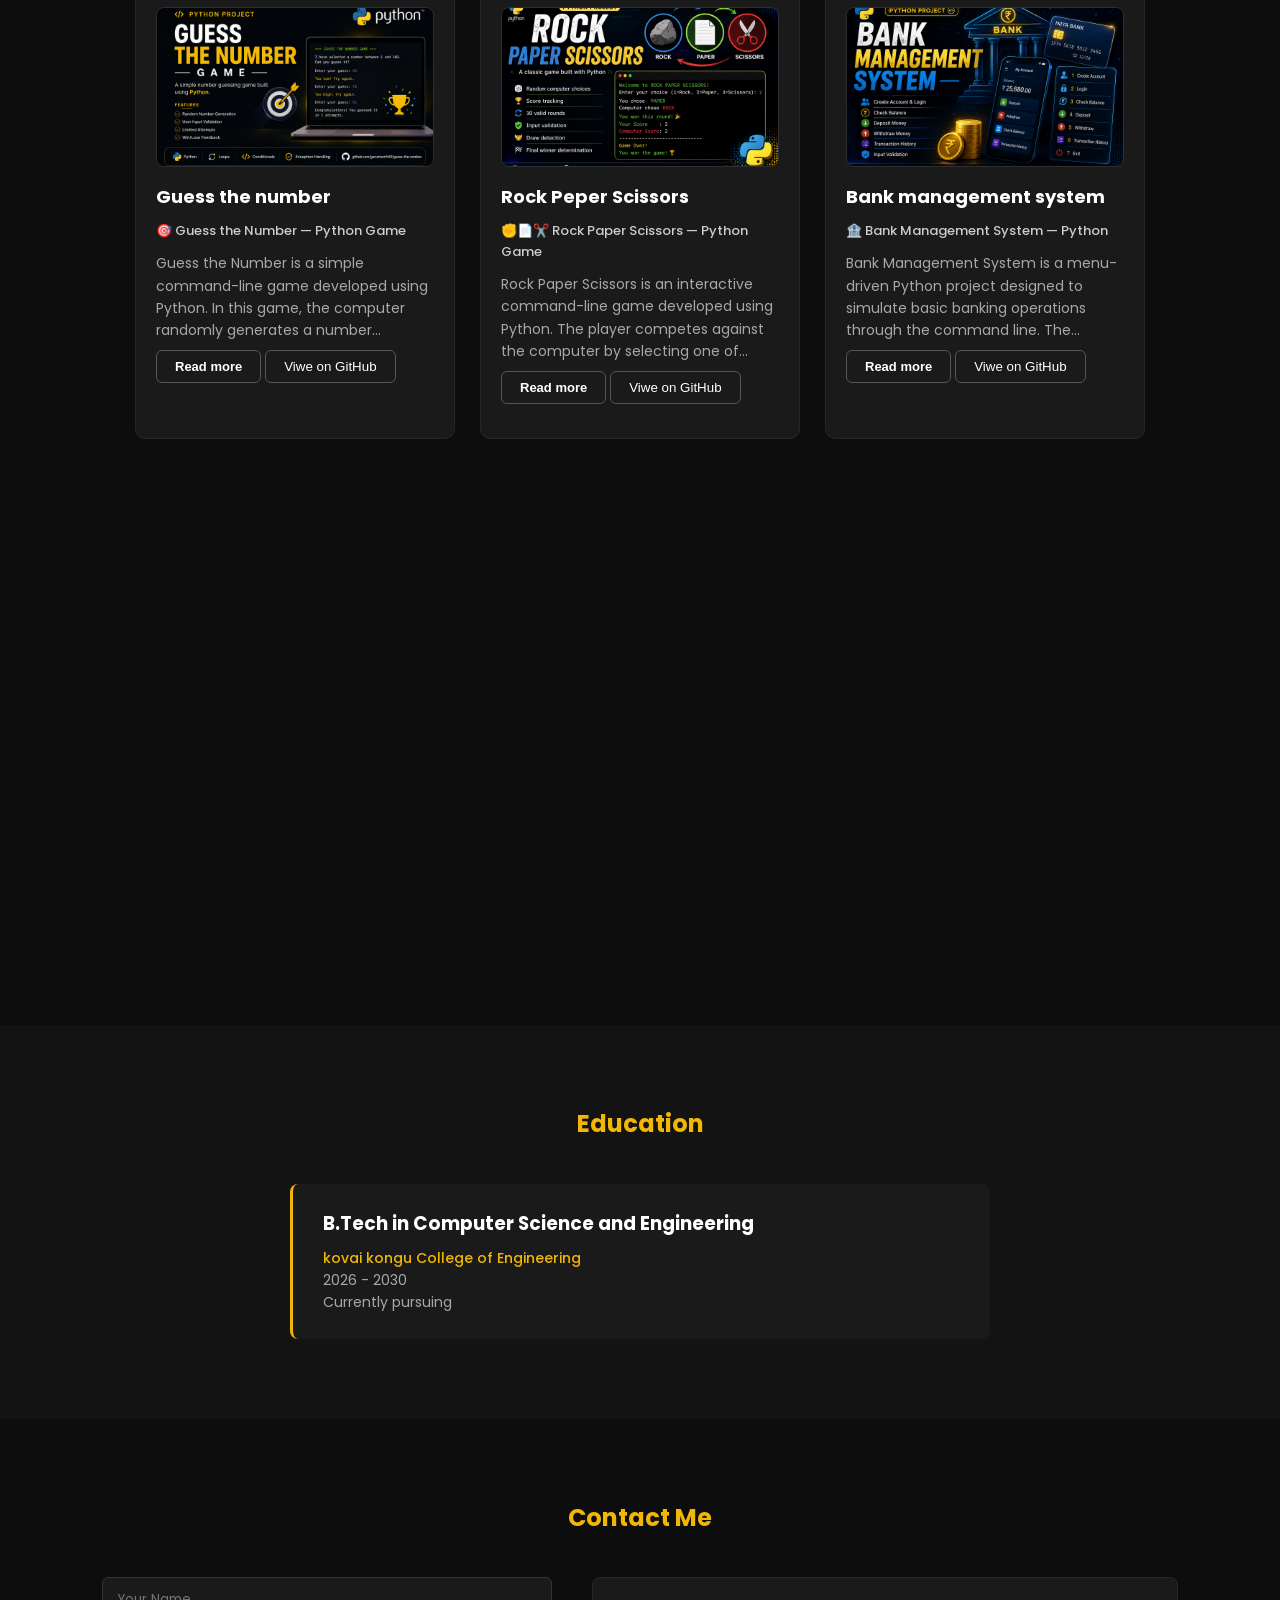
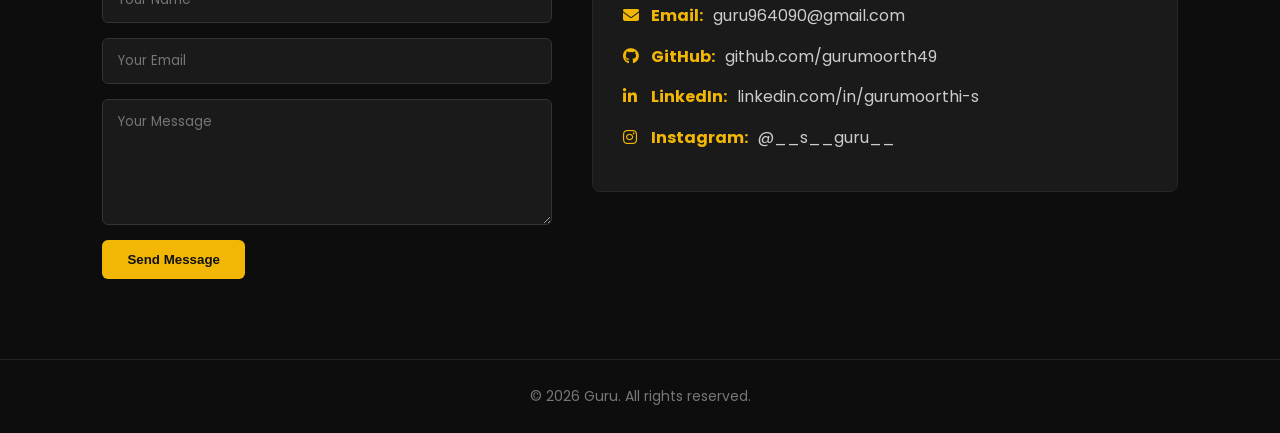
==== commit b29e1eac: "Fix image filename typo in student management system" ====
--- a/index.html
+++ b/index.html
@@ -171,7 +171,7 @@
         </div>
         <div class="project reveal-right">
          <div class="project-thumb">
-           <img src="student-management-system.jpg" alt="student management system">
+           <img src="student-managment_system.jpg" alt="student management system">
          </div>
          <h3> Student Management System</h3>
          <h5>🎓 Student Management System — Python</h5>
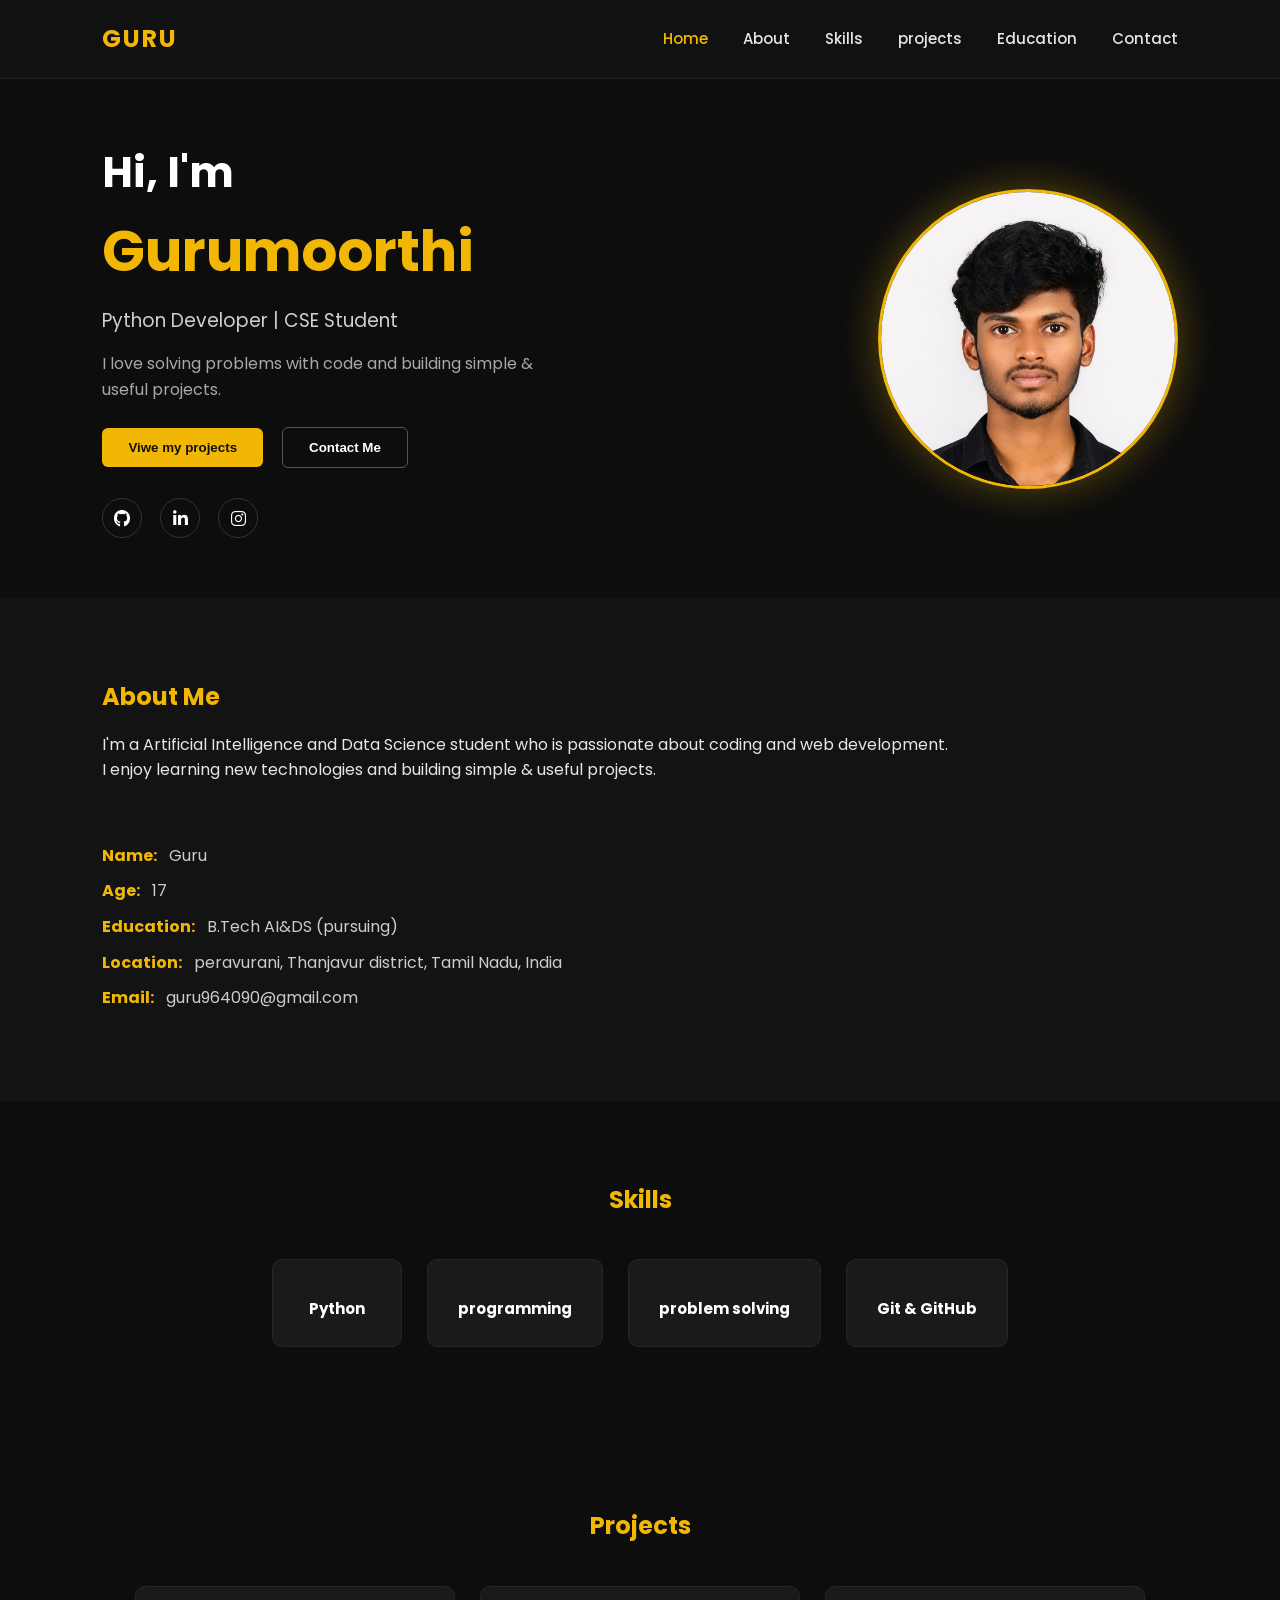
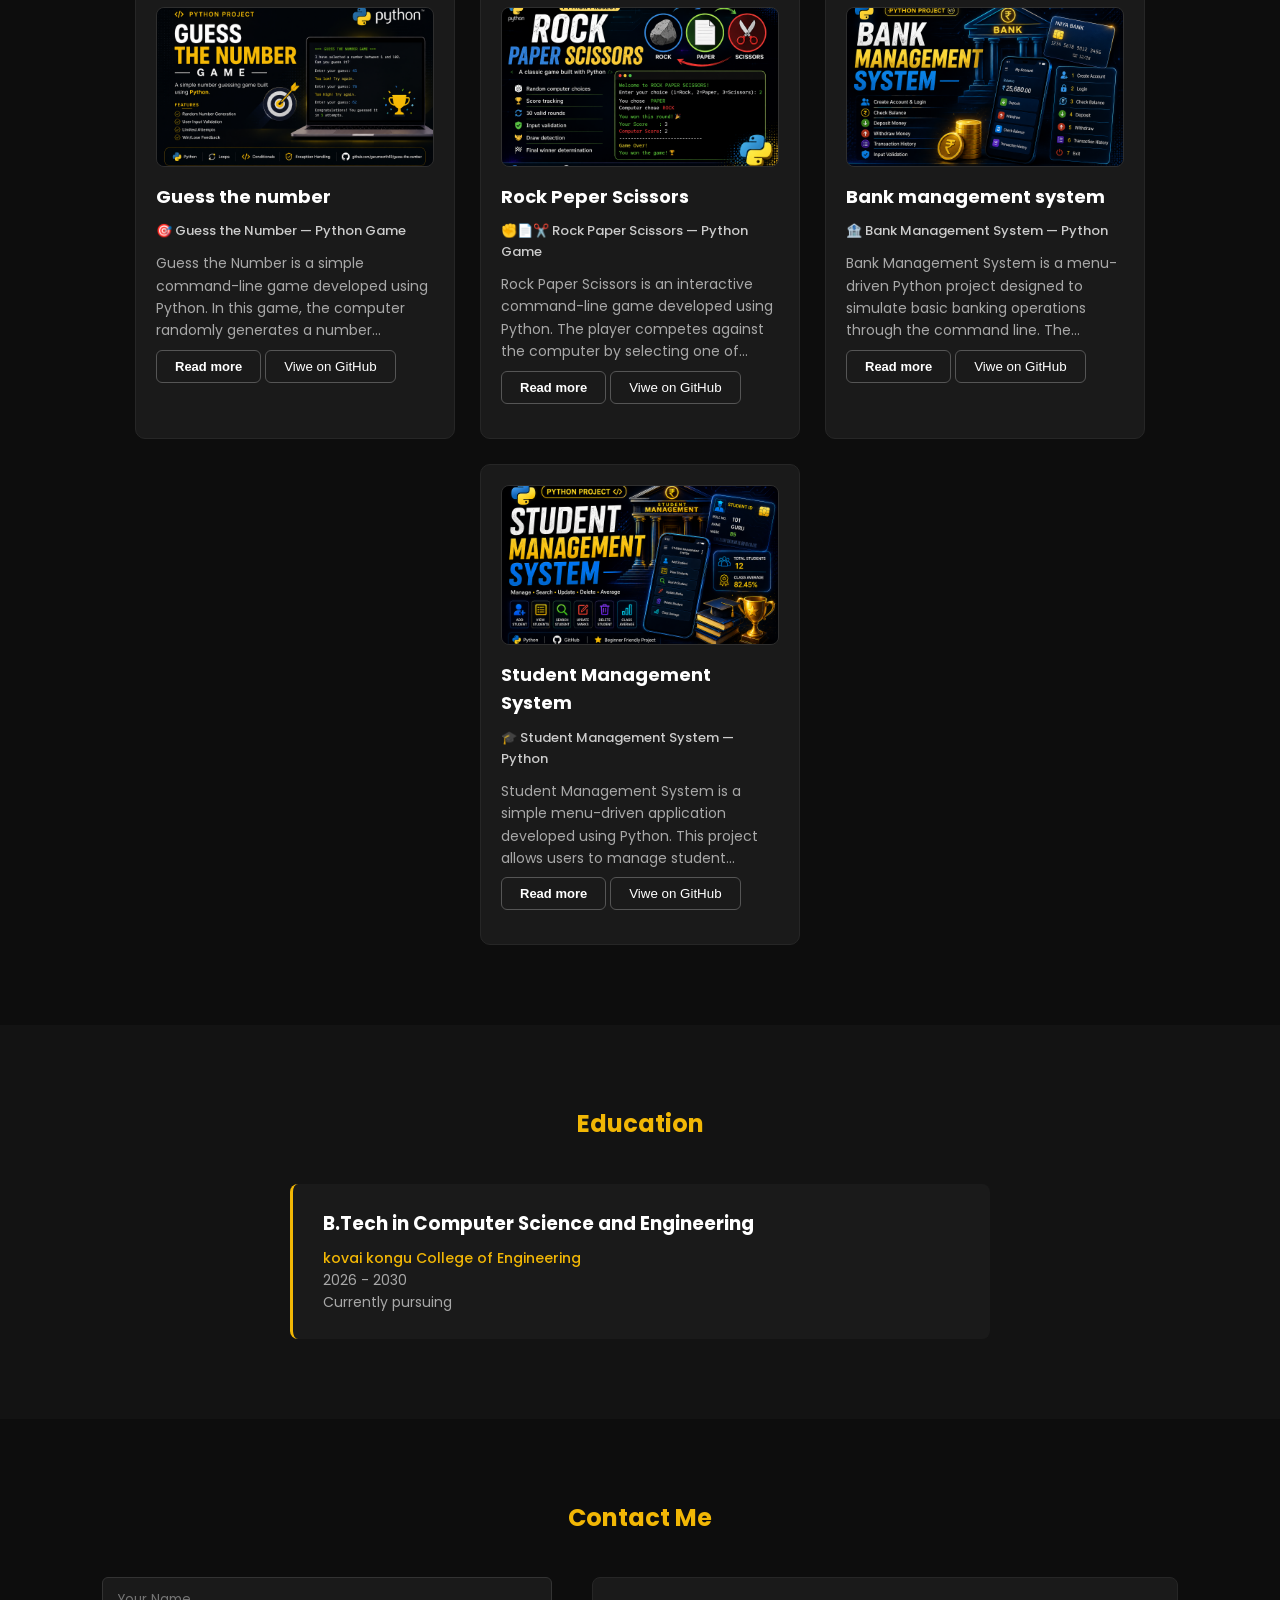
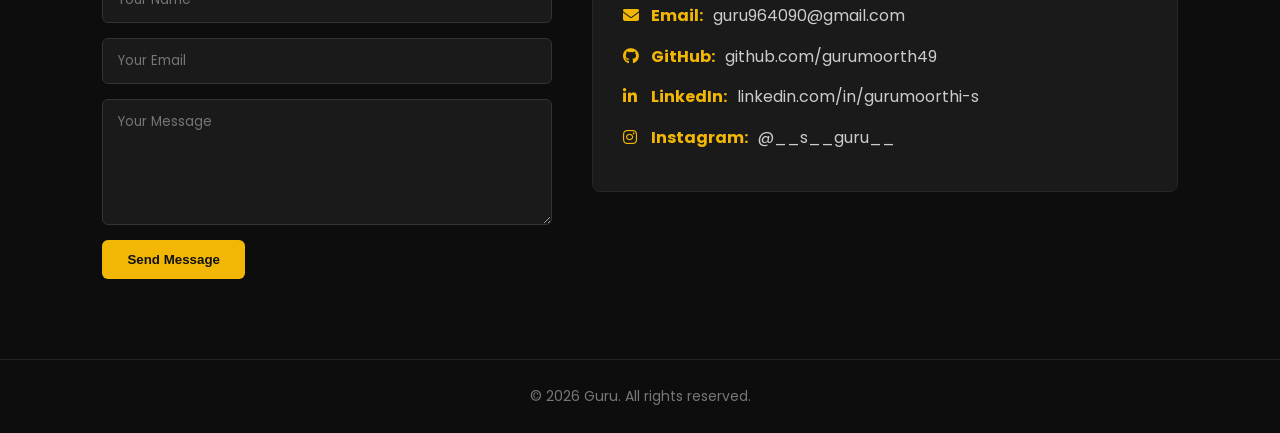
==== commit 143c58ef: "Update education and field of study in index.html" ====
--- a/index.html
+++ b/index.html
@@ -46,7 +46,7 @@
       <div>
         <h2> About Me </h2>
         <p>
-          I'm a Computer Science Engineering student
+          I'm a Artificial Intelligence and Data Science student
       who is passionate about coding and web development.
         </p>
         <p>
@@ -57,7 +57,7 @@
       <div class="about-details">
         <p><strong>Name:</strong> Guru</p>
         <p><strong>Age:</strong> 17</p>
-        <p><strong>Education:</strong> B.Tech CSE (pursuing)</p>
+        <p><strong>Education:</strong> B.Tech AI&DS (pursuing)</p>
         <p><strong>Location:</strong> peravurani, Thanjavur district, Tamil Nadu, India</p>
         <p><strong>Email:</strong> guru964090@gmail.com</p>
       </div>
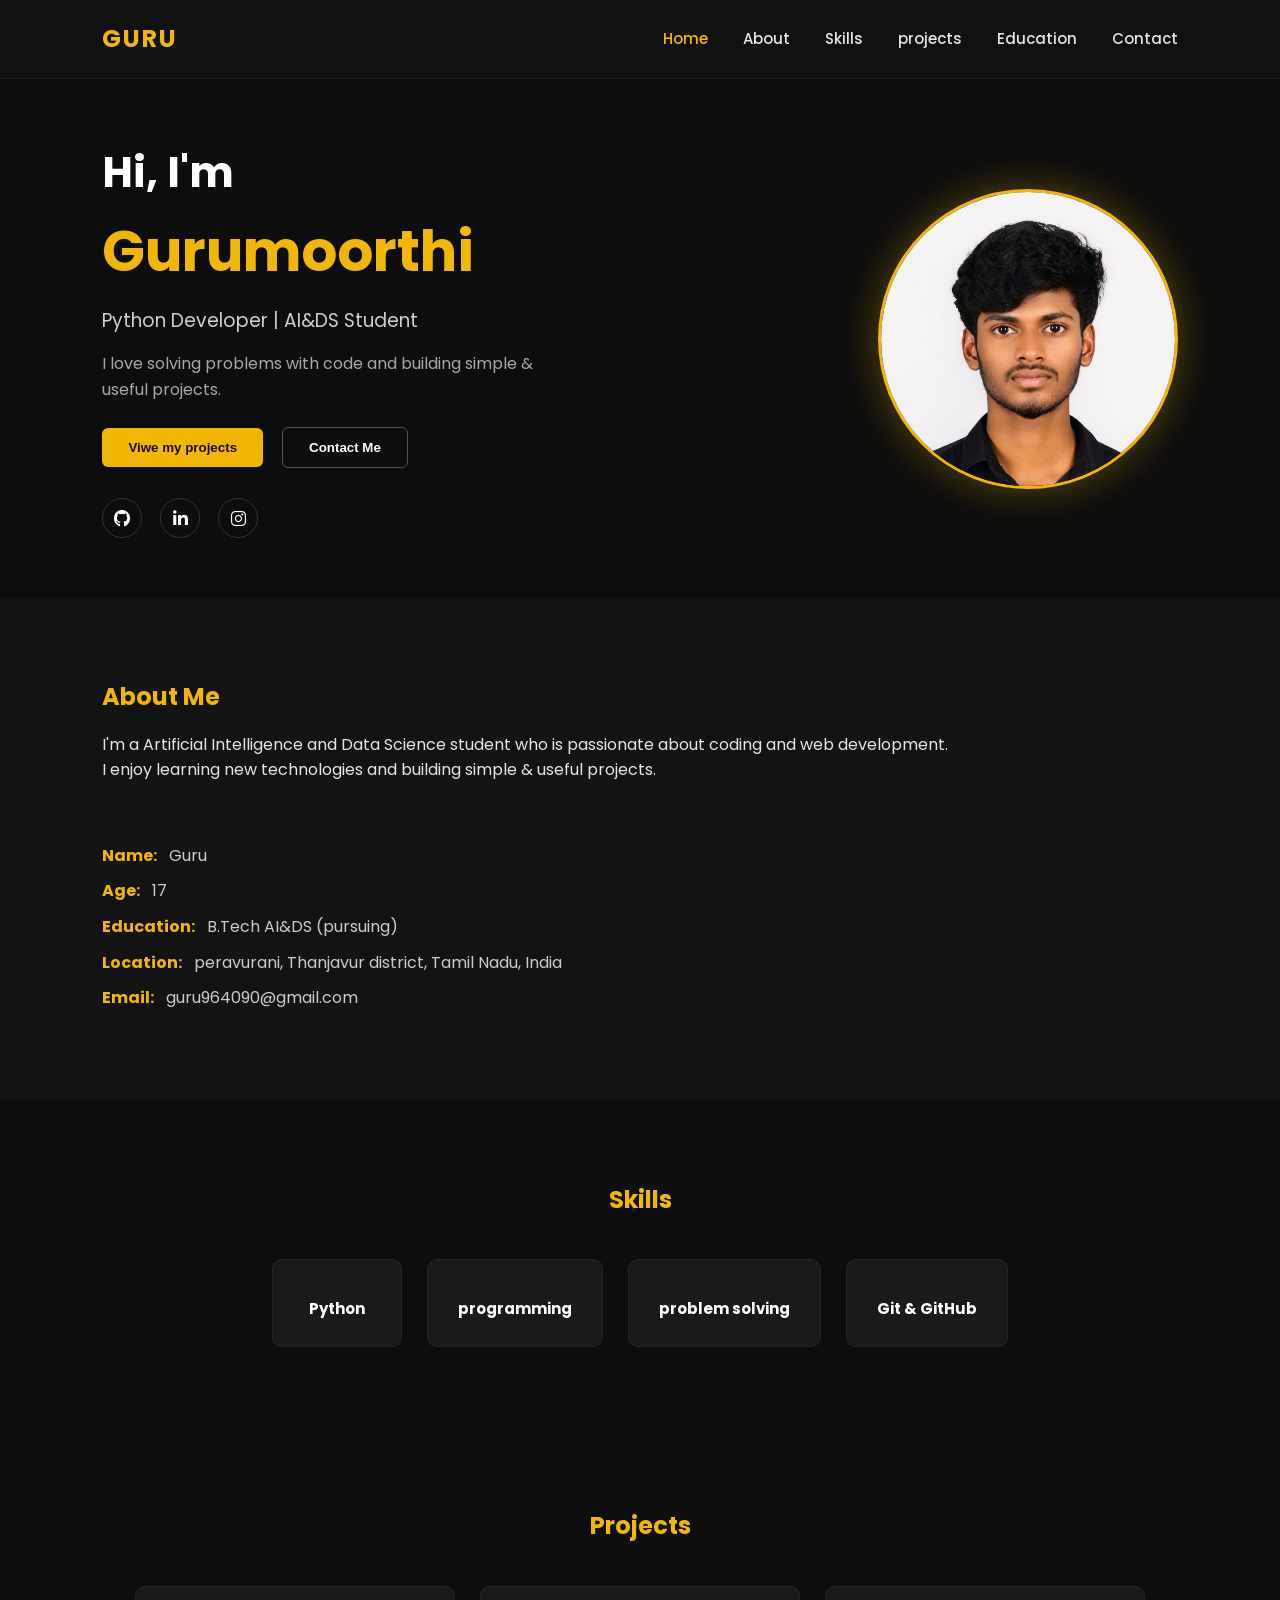
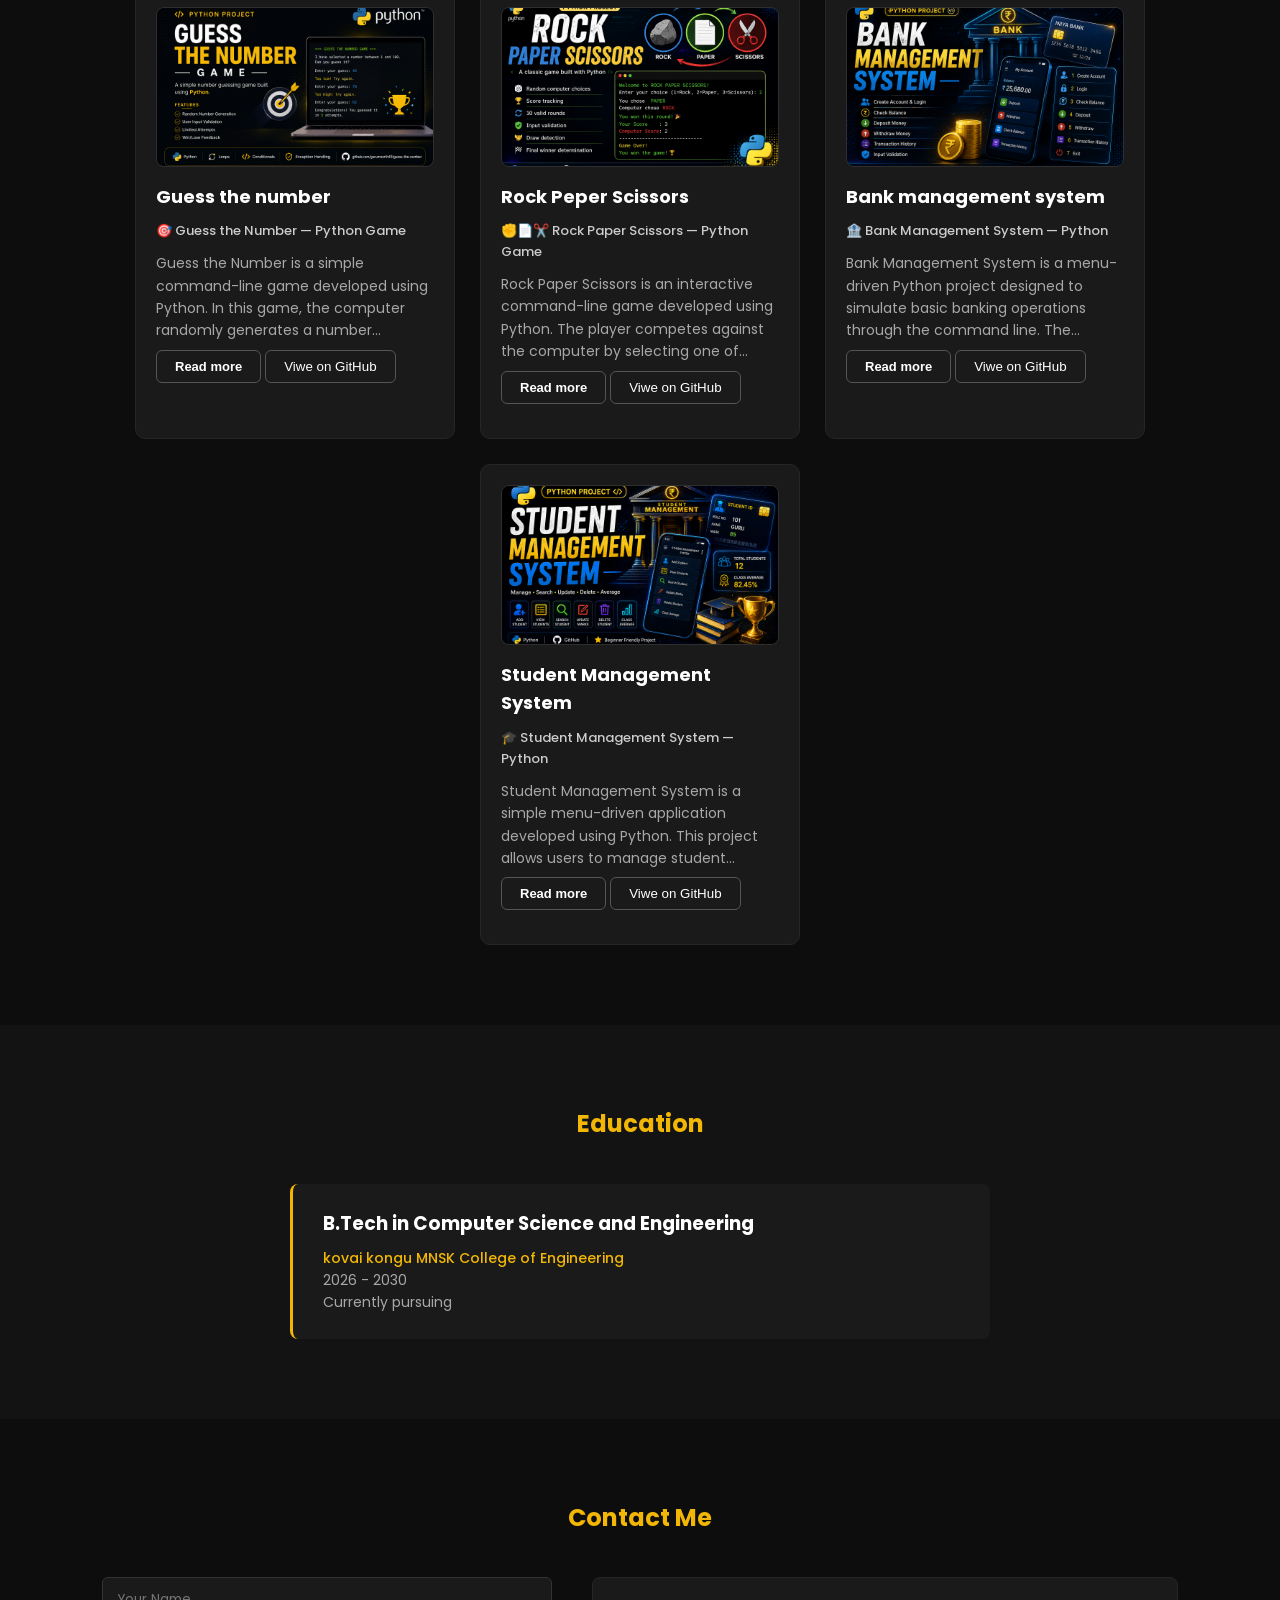
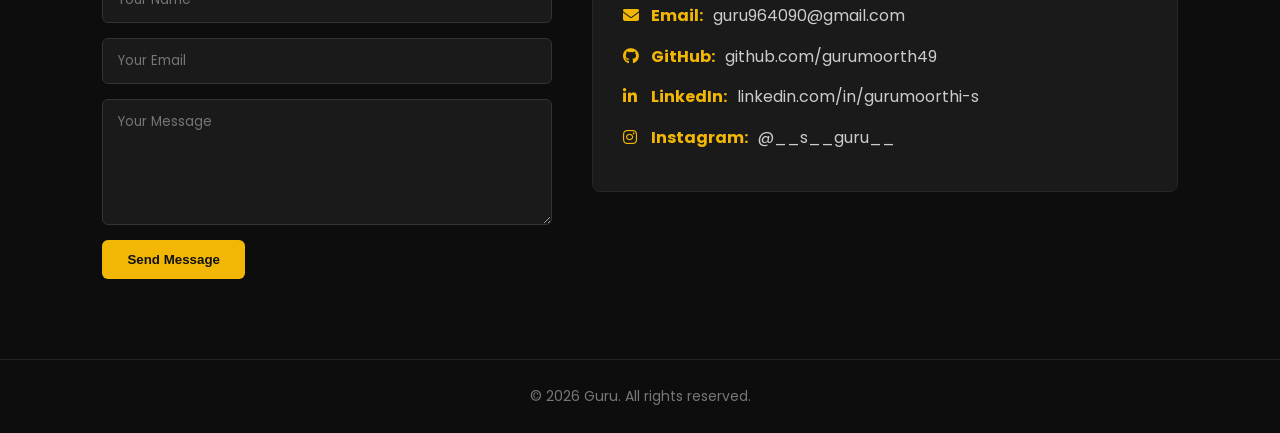
==== commit 16a33c98: "Update education and role descriptions in index.html" ====
--- a/index.html
+++ b/index.html
@@ -26,7 +26,7 @@
     <section id="home">
       <div class="home-text">
         <h1>Hi, I'm <span>Gurumoorthi</span></h1>
-        <h3> Python Developer | CSE Student </h3>
+        <h3> Python Developer | AI&DS Student </h3>
         <p>
           I love solving problems with code
       and building simple & useful projects.
@@ -205,7 +205,7 @@
       <h2>Education</h2>
       <div class="education">
         <h3>B.Tech in Computer Science and Engineering</h3>
-        <p>kovai kongu College of Engineering</p>
+        <p>kovai kongu MNSK College of Engineering</p>
         <p>2026 - 2030</p>
         <p>Currently pursuing</p>
       </div>
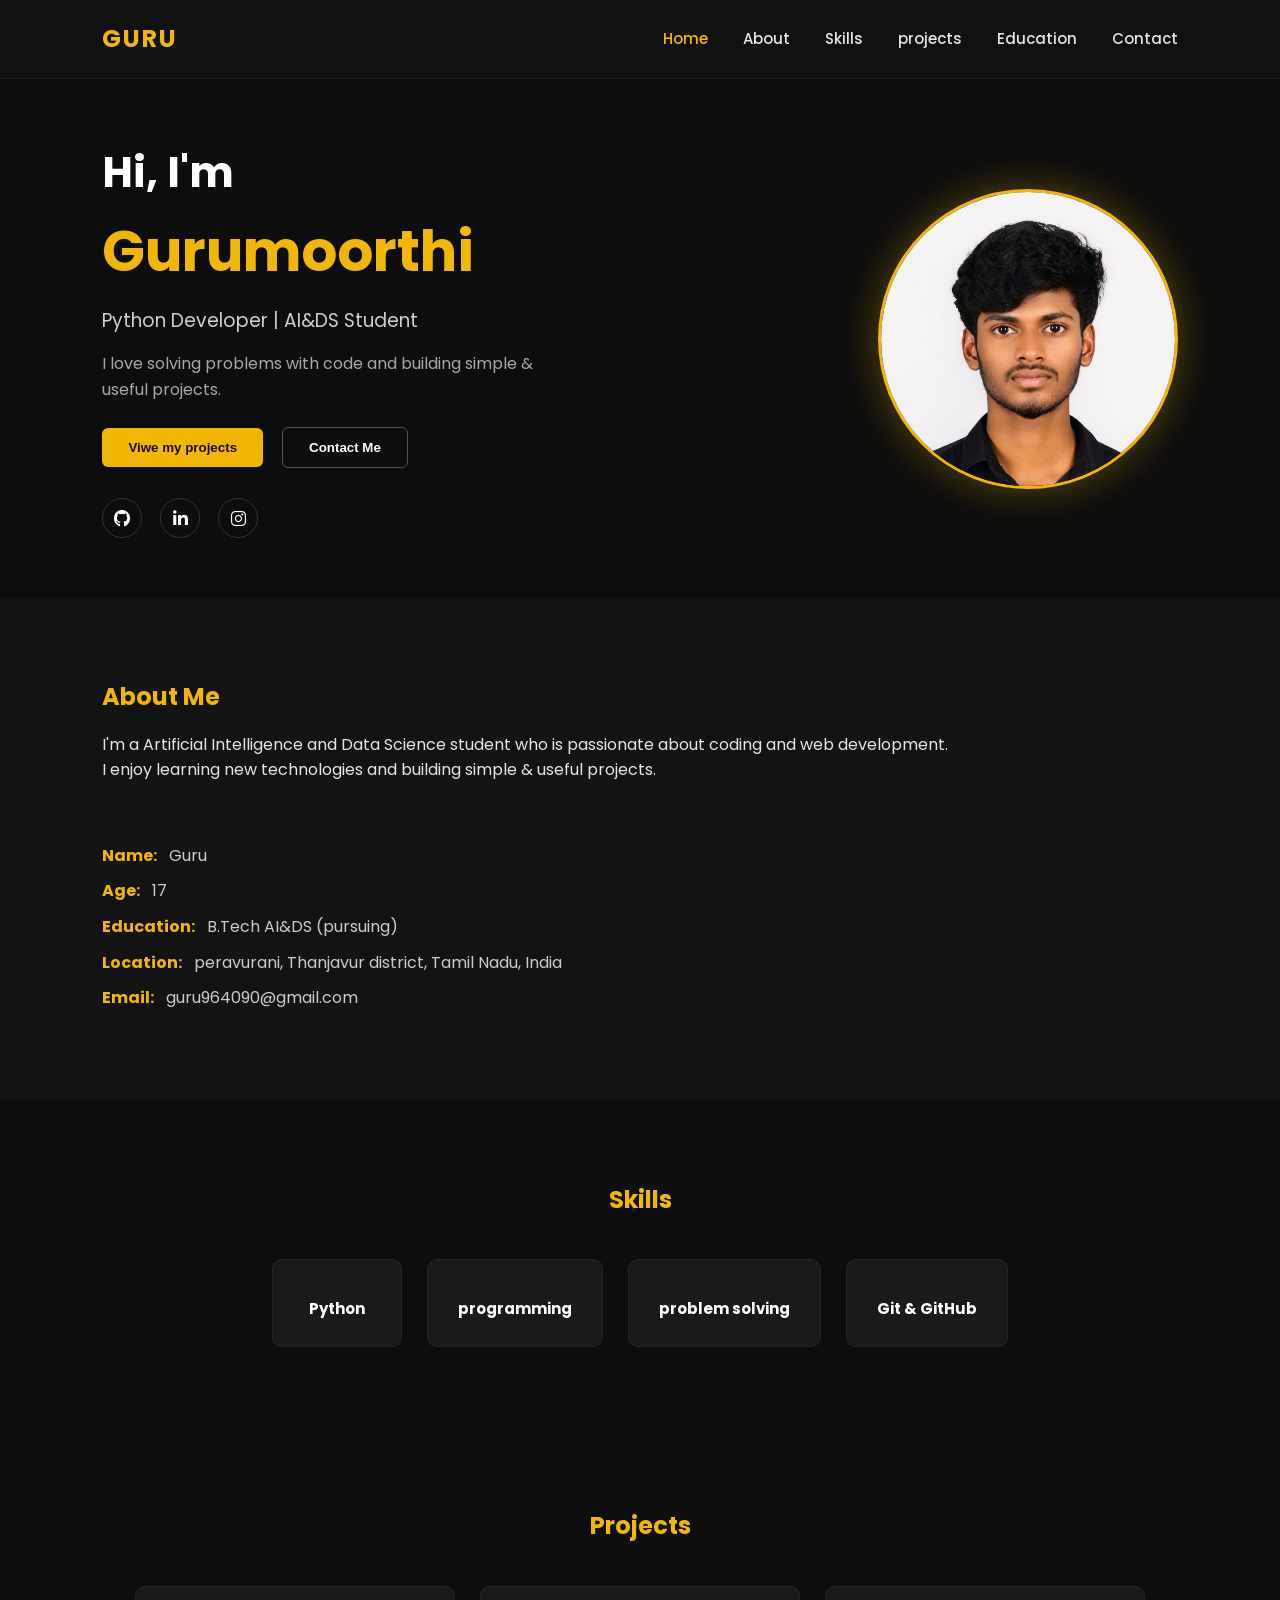
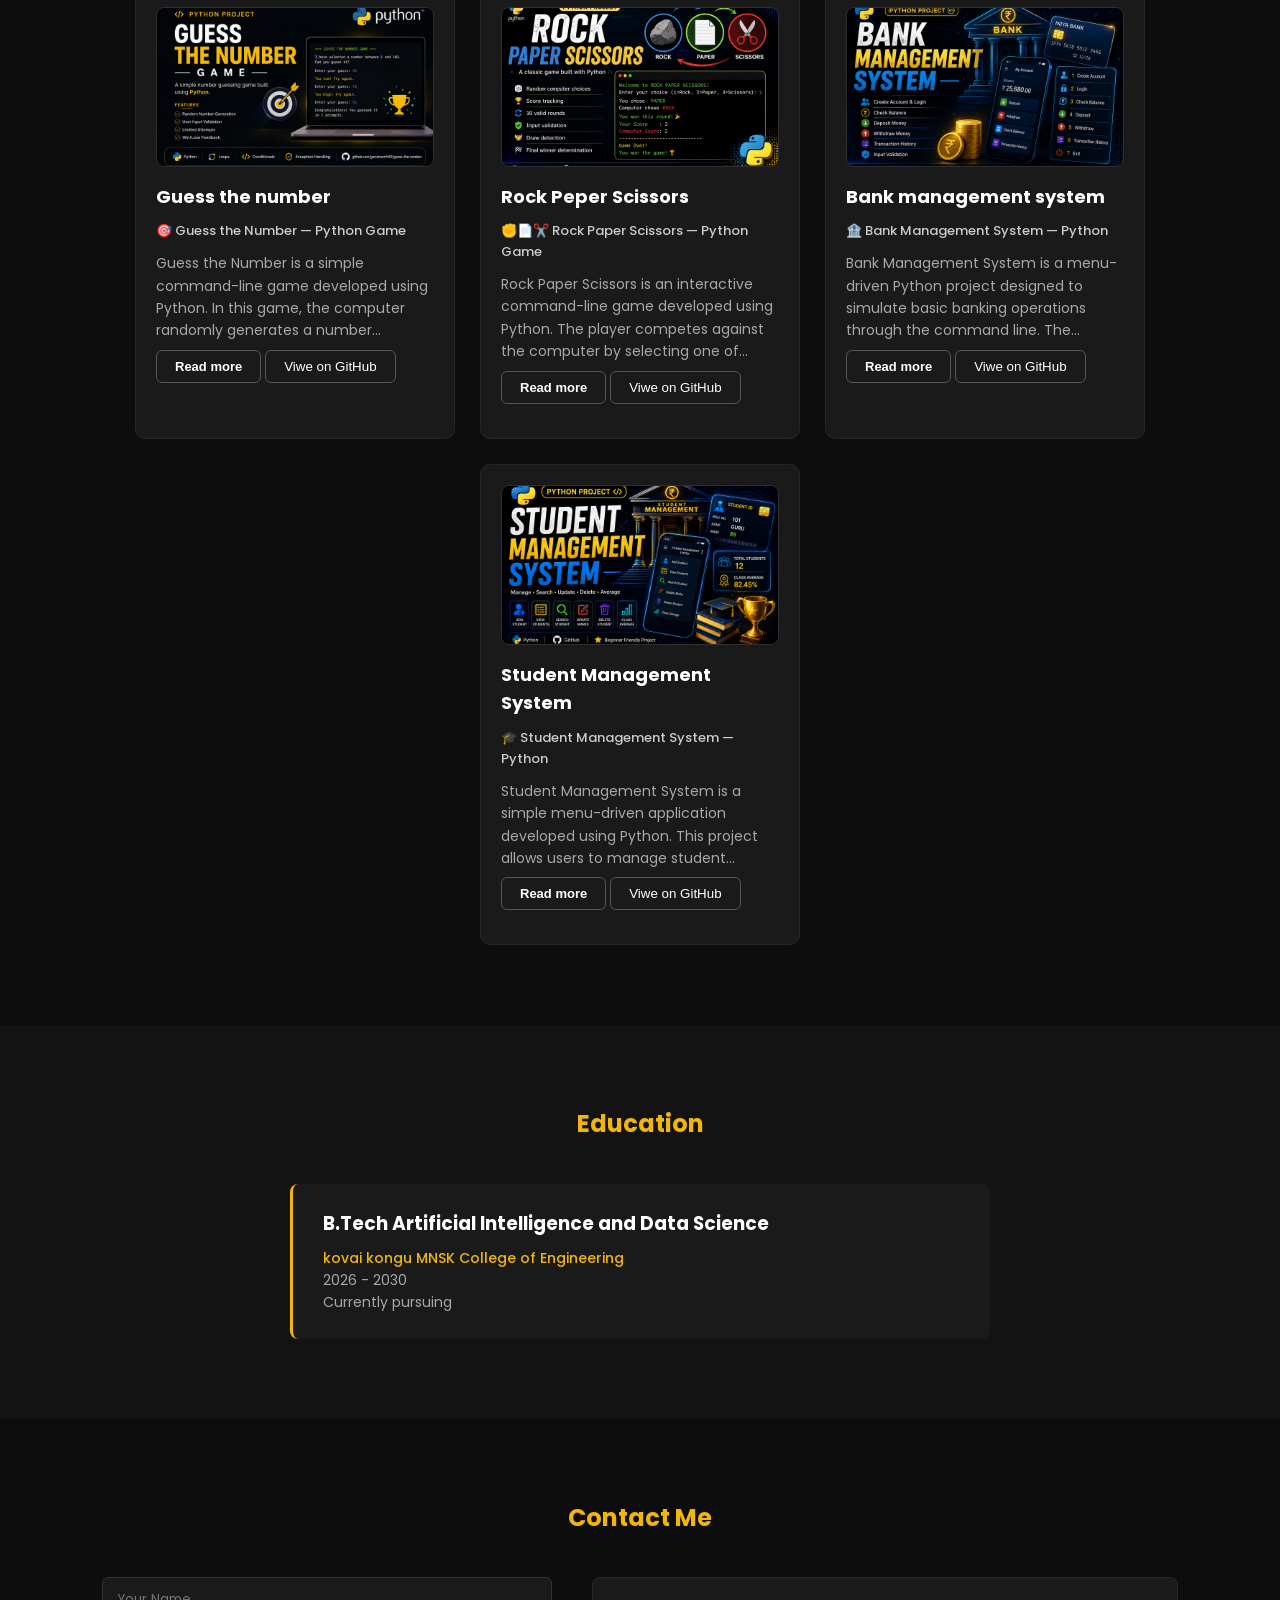
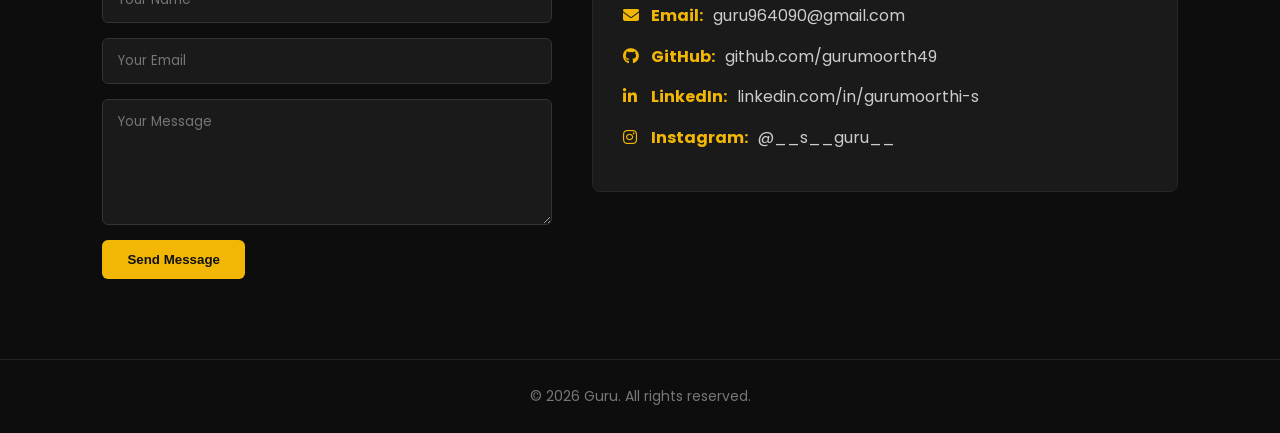
==== commit 260a4b24: "Update education degree to Artificial Intelligence and Data Science" ====
--- a/index.html
+++ b/index.html
@@ -204,7 +204,7 @@
     <section id="education">
       <h2>Education</h2>
       <div class="education">
-        <h3>B.Tech in Computer Science and Engineering</h3>
+        <h3>B.Tech Artificial Intelligence and Data Science</h3>
         <p>kovai kongu MNSK College of Engineering</p>
         <p>2026 - 2030</p>
         <p>Currently pursuing</p>
